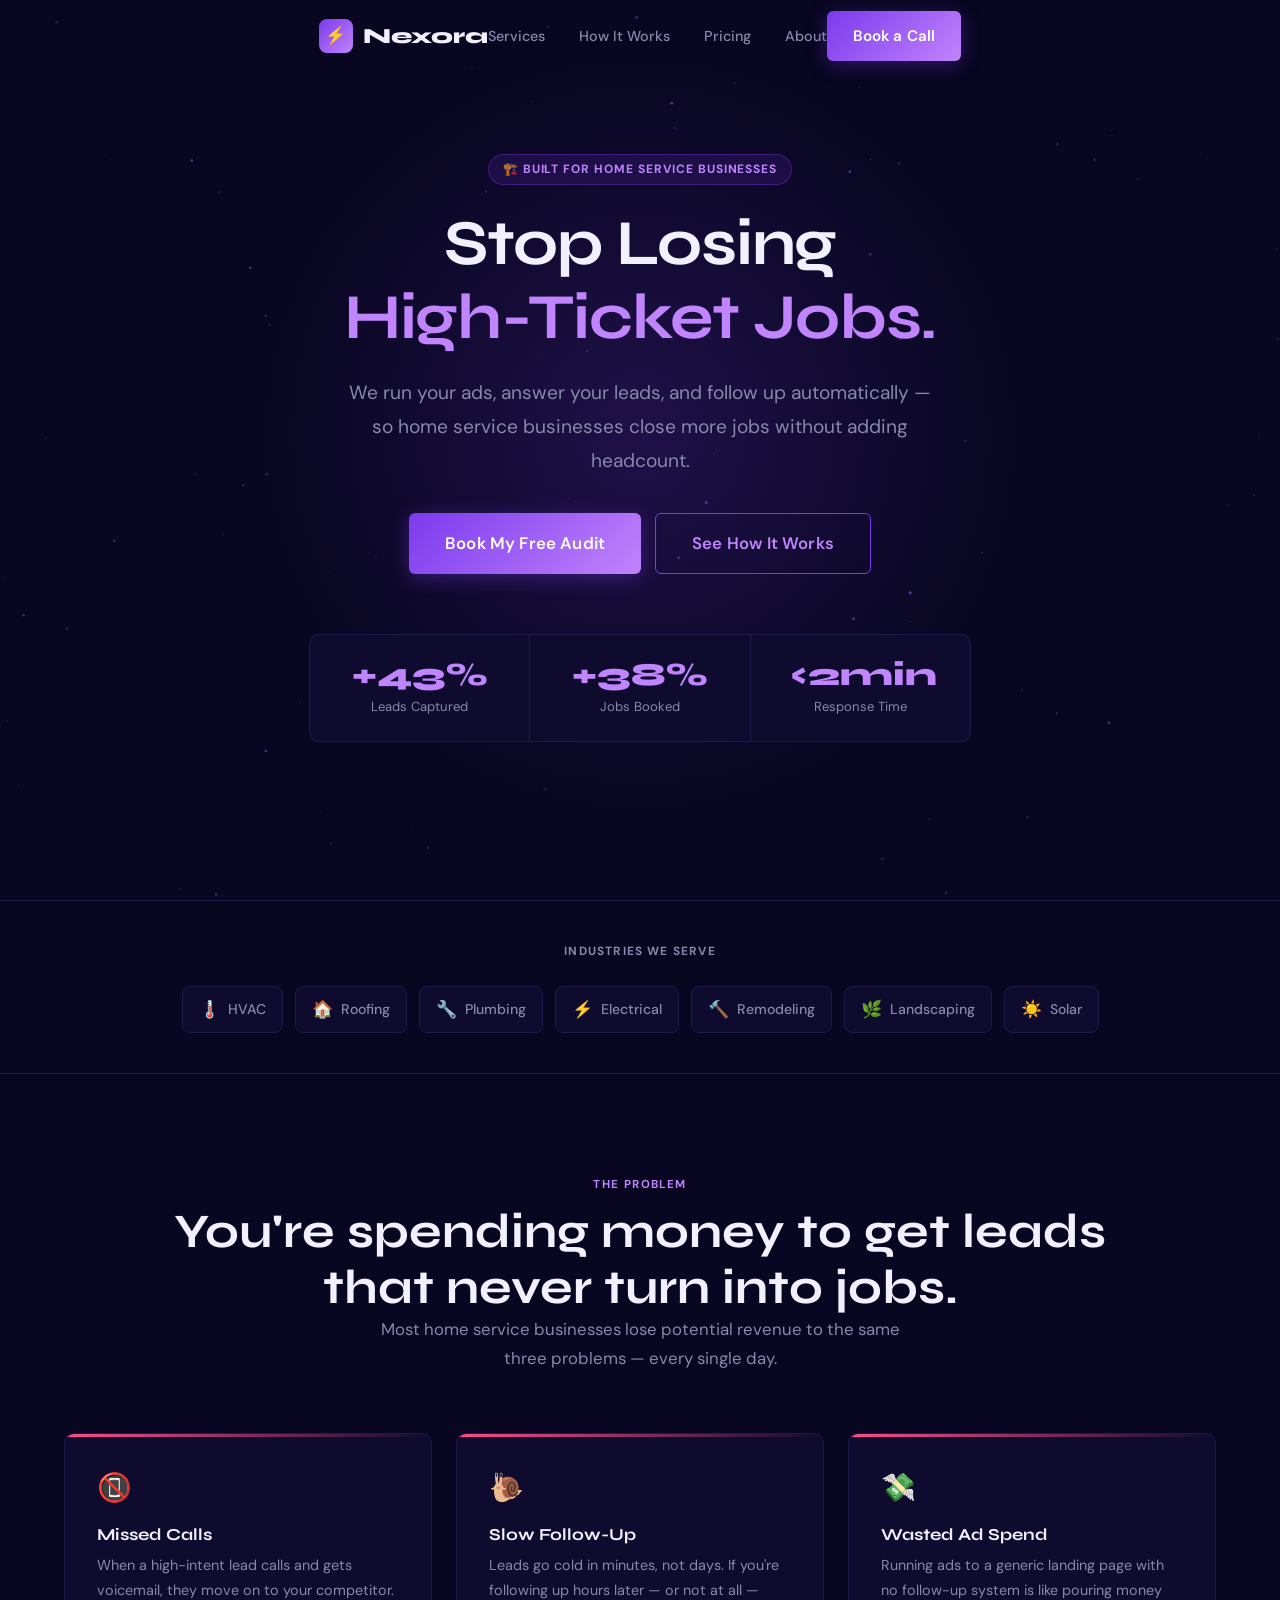
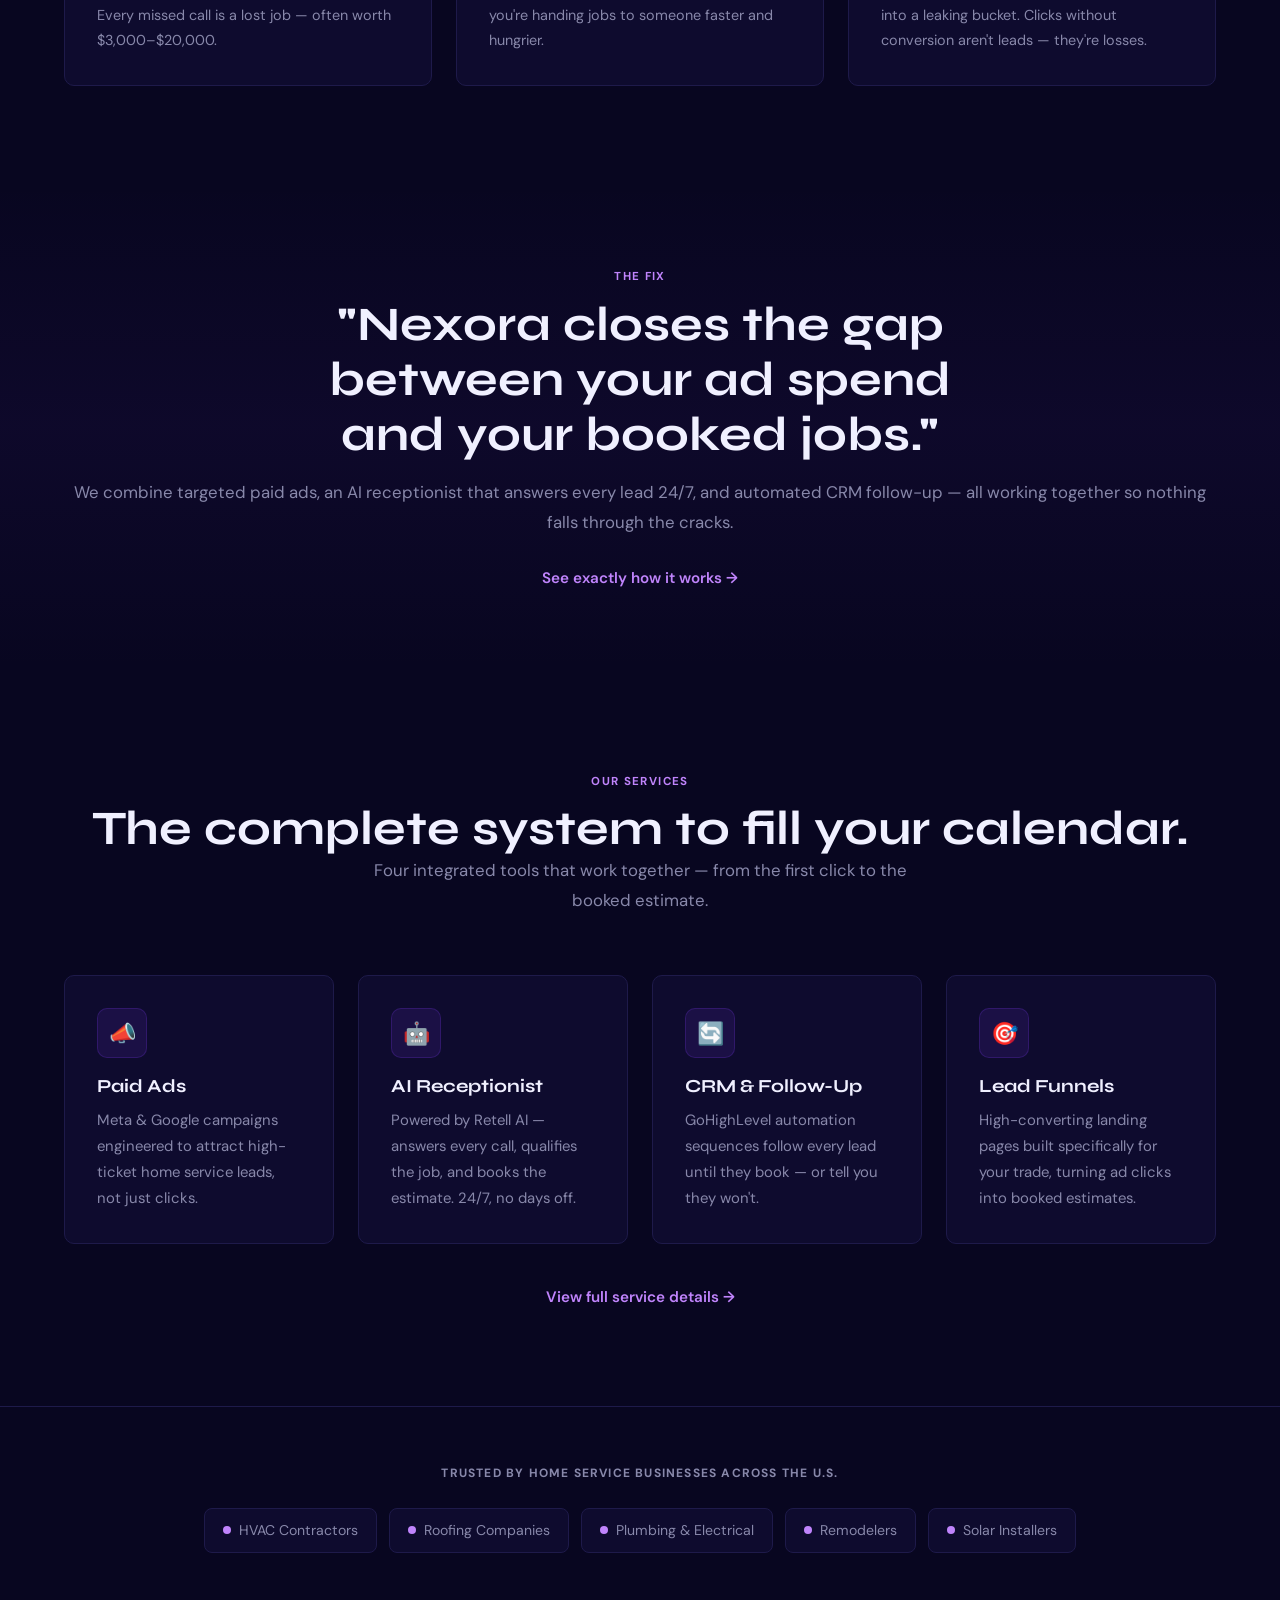
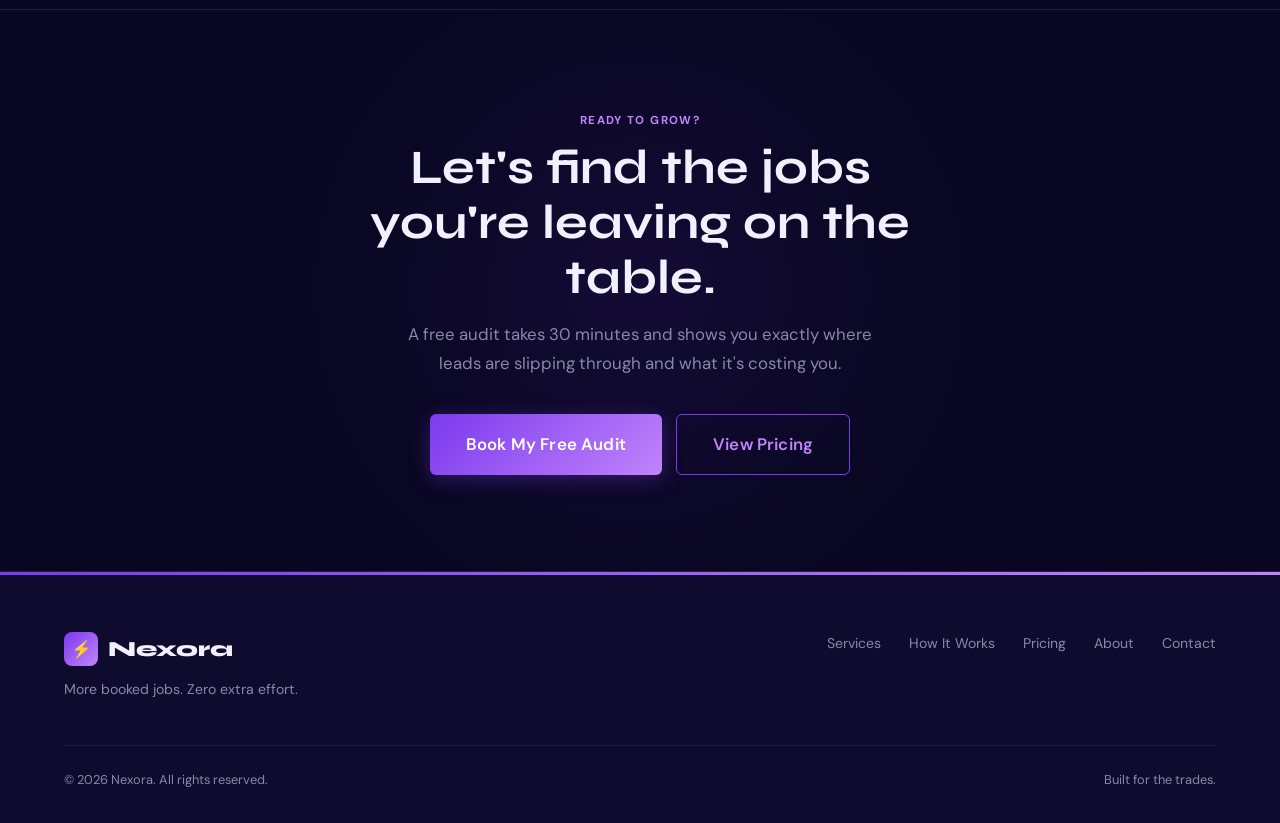
==== index.html @ 79625a23 "feat: initial Nexora website" ====
<!DOCTYPE html>
<html lang="en">
<head>
  <meta charset="UTF-8" />
  <meta name="viewport" content="width=device-width, initial-scale=1.0" />
  <title>Nexora — More Booked Jobs. Zero Extra Effort.</title>
  <meta name="description" content="Nexora runs your ads, answers your leads, and follows up automatically so home service businesses close more high-ticket jobs without adding headcount." />
  <link rel="stylesheet" href="styles.css" />
</head>
<body>

<!-- ─── Navigation ─── -->
<nav class="nav">
  <div class="container">
    <div class="nav-inner">
      <a href="index.html" class="nav-logo">
        <div class="nav-logo-icon">⚡</div>
        Nexora
      </a>
      <ul class="nav-links">
        <li><a href="services.html">Services</a></li>
        <li><a href="how-it-works.html">How It Works</a></li>
        <li><a href="pricing.html">Pricing</a></li>
        <li><a href="about.html">About</a></li>
      </ul>
      <div class="nav-cta">
        <a href="contact.html" class="btn btn-primary">Book a Call</a>
      </div>
      <button class="nav-hamburger" aria-label="Open menu">
        <span></span><span></span><span></span>
      </button>
    </div>
  </div>
</nav>

<div class="nav-mobile">
  <a href="services.html">Services</a>
  <a href="how-it-works.html">How It Works</a>
  <a href="pricing.html">Pricing</a>
  <a href="about.html">About</a>
  <a href="contact.html" class="btn btn-primary">Book a Call</a>
</div>


<!-- ─── Hero ─── -->
<section class="hero">
  <canvas class="hero-canvas" id="hero-particles"></canvas>
  <div class="hero-glow"></div>
  <div class="container">
    <div class="hero-content">
      <div class="hero-badge">🏗️ Built for Home Service Businesses</div>
      <h1>Stop Losing<br><span style="color: var(--accent-highlight);">High-Ticket Jobs.</span></h1>
      <p class="hero-sub">We run your ads, answer your leads, and follow up automatically — so home service businesses close more jobs without adding headcount.</p>
      <div class="hero-ctas">
        <a href="contact.html" class="btn btn-primary btn-lg">Book My Free Audit</a>
        <a href="how-it-works.html" class="btn btn-outline btn-lg">See How It Works</a>
      </div>
      <div class="stats-row">
        <div class="stat-item">
          <div class="stat-value">+43%</div>
          <div class="stat-label">Leads Captured</div>
        </div>
        <div class="stat-item">
          <div class="stat-value">+38%</div>
          <div class="stat-label">Jobs Booked</div>
        </div>
        <div class="stat-item">
          <div class="stat-value">&lt;2min</div>
          <div class="stat-label">Response Time</div>
        </div>
      </div>
    </div>
  </div>
</section>


<!-- ─── Trades Strip ─── -->
<div class="trades-strip">
  <div class="container">
    <p class="trades-label">Industries We Serve</p>
    <div class="trades-list">
      <div class="trade-item"><span class="ti">🌡️</span> HVAC</div>
      <div class="trade-item"><span class="ti">🏠</span> Roofing</div>
      <div class="trade-item"><span class="ti">🔧</span> Plumbing</div>
      <div class="trade-item"><span class="ti">⚡</span> Electrical</div>
      <div class="trade-item"><span class="ti">🔨</span> Remodeling</div>
      <div class="trade-item"><span class="ti">🌿</span> Landscaping</div>
      <div class="trade-item"><span class="ti">☀️</span> Solar</div>
    </div>
  </div>
</div>


<!-- ─── Problem Block ─── -->
<section>
  <div class="container">
    <div class="section-header centered fade-up">
      <span class="section-label">The Problem</span>
      <h2>You're spending money to get leads<br>that never turn into jobs.</h2>
      <p class="section-sub">Most home service businesses lose potential revenue to the same three problems — every single day.</p>
    </div>
    <div class="problem-grid">
      <div class="problem-card fade-up delay-1">
        <div class="p-icon">📵</div>
        <h4>Missed Calls</h4>
        <p>When a high-intent lead calls and gets voicemail, they move on to your competitor. Every missed call is a lost job — often worth $3,000–$20,000.</p>
      </div>
      <div class="problem-card fade-up delay-2">
        <div class="p-icon">🐌</div>
        <h4>Slow Follow-Up</h4>
        <p>Leads go cold in minutes, not days. If you're following up hours later — or not at all — you're handing jobs to someone faster and hungrier.</p>
      </div>
      <div class="problem-card fade-up delay-3">
        <div class="p-icon">💸</div>
        <h4>Wasted Ad Spend</h4>
        <p>Running ads to a generic landing page with no follow-up system is like pouring money into a leaking bucket. Clicks without conversion aren't leads — they're losses.</p>
      </div>
    </div>
  </div>
</section>


<!-- ─── Solution Teaser ─── -->
<div class="solution-teaser">
  <div class="container">
    <span class="section-label fade-up">The Fix</span>
    <h2 class="fade-up">"Nexora closes the gap between your ad spend and your booked jobs."</h2>
    <p class="fade-up delay-1">We combine targeted paid ads, an AI receptionist that answers every lead 24/7, and automated CRM follow-up — all working together so nothing falls through the cracks.</p>
    <a href="how-it-works.html" class="link-arrow fade-up delay-2">See exactly how it works →</a>
  </div>
</div>


<!-- ─── Services Preview ─── -->
<section>
  <div class="container">
    <div class="section-header centered fade-up">
      <span class="section-label">Our Services</span>
      <h2>The complete system to fill your calendar.</h2>
      <p class="section-sub">Four integrated tools that work together — from the first click to the booked estimate.</p>
    </div>
    <div class="grid-4">
      <div class="card fade-up delay-1">
        <div class="card-icon">📣</div>
        <h3>Paid Ads</h3>
        <p>Meta & Google campaigns engineered to attract high-ticket home service leads, not just clicks.</p>
      </div>
      <div class="card fade-up delay-2">
        <div class="card-icon">🤖</div>
        <h3>AI Receptionist</h3>
        <p>Powered by Retell AI — answers every call, qualifies the job, and books the estimate. 24/7, no days off.</p>
      </div>
      <div class="card fade-up delay-3">
        <div class="card-icon">🔄</div>
        <h3>CRM & Follow-Up</h3>
        <p>GoHighLevel automation sequences follow every lead until they book — or tell you they won't.</p>
      </div>
      <div class="card fade-up delay-4">
        <div class="card-icon">🎯</div>
        <h3>Lead Funnels</h3>
        <p>High-converting landing pages built specifically for your trade, turning ad clicks into booked estimates.</p>
      </div>
    </div>
    <div style="text-align:center; margin-top: 40px;" class="fade-up">
      <a href="services.html" class="link-arrow">View full service details →</a>
    </div>
  </div>
</section>


<!-- ─── Social Proof ─── -->
<div class="social-proof">
  <div class="container">
    <p class="social-proof-label">Trusted by home service businesses across the U.S.</p>
    <div class="proof-badges">
      <div class="proof-badge"><div class="dot"></div> HVAC Contractors</div>
      <div class="proof-badge"><div class="dot"></div> Roofing Companies</div>
      <div class="proof-badge"><div class="dot"></div> Plumbing &amp; Electrical</div>
      <div class="proof-badge"><div class="dot"></div> Remodelers</div>
      <div class="proof-badge"><div class="dot"></div> Solar Installers</div>
    </div>
  </div>
</div>


<!-- ─── CTA Close ─── -->
<section class="cta-section">
  <div class="container">
    <span class="section-label">Ready to grow?</span>
    <h2>Let's find the jobs you're leaving on the table.</h2>
    <p>A free audit takes 30 minutes and shows you exactly where leads are slipping through and what it's costing you.</p>
    <div class="cta-btns">
      <a href="contact.html" class="btn btn-primary btn-lg">Book My Free Audit</a>
      <a href="pricing.html" class="btn btn-outline btn-lg">View Pricing</a>
    </div>
  </div>
</section>


<!-- ─── Footer ─── -->
<footer class="footer">
  <div class="container">
    <div class="footer-inner">
      <div class="footer-brand">
        <a href="index.html" class="nav-logo">
          <div class="nav-logo-icon">⚡</div>
          Nexora
        </a>
        <p class="footer-tagline">More booked jobs. Zero extra effort.</p>
      </div>
      <nav class="footer-nav">
        <a href="services.html">Services</a>
        <a href="how-it-works.html">How It Works</a>
        <a href="pricing.html">Pricing</a>
        <a href="about.html">About</a>
        <a href="contact.html">Contact</a>
      </nav>
    </div>
    <div class="footer-bottom">
      <span>© 2026 Nexora. All rights reserved.</span>
      <span>Built for the trades.</span>
    </div>
  </div>
</footer>

<script src="nav.js"></script>
</body>
</html>
---- styles.css ----
@import url('https://fonts.googleapis.com/css2?family=Syne:wght@400;600;700;800&family=DM+Sans:ital,opsz,wght@0,9..40,300;0,9..40,400;0,9..40,500;0,9..40,600;1,9..40,400&display=swap');

/* ─── Variables ─── */
:root {
  --bg:               #080620;
  --surface:          #0e0b2e;
  --border:           #1e1a4a;
  --accent:           #7C3AED;
  --accent-glow:      #9d5ff5;
  --accent-highlight: #c084fc;
  --accent-secondary: #FF4D8D;
  --text:             #F0F0FF;
  --muted:            #8888aa;
  --radius-card:      10px;
  --radius-btn:       6px;
  --gradient:         linear-gradient(135deg, #7C3AED, #c084fc);
  --max-width:        1200px;
  --nav-height:       72px;
}

/* ─── Reset ─── */
*, *::before, *::after { box-sizing: border-box; margin: 0; padding: 0; }
html { scroll-behavior: smooth; }
body {
  background-color: var(--bg);
  color: var(--text);
  font-family: 'DM Sans', sans-serif;
  font-size: 16px;
  line-height: 1.6;
  overflow-x: hidden;
}
img { max-width: 100%; display: block; }
a { color: inherit; text-decoration: none; }
ul { list-style: none; }
button { font-family: inherit; }

/* ─── Typography ─── */
h1, h2, h3, h4, h5 {
  font-family: 'Syne', sans-serif;
  font-weight: 700;
  line-height: 1.15;
}
h1 { font-size: clamp(2.2rem, 5vw, 4rem); }
h2 { font-size: clamp(1.8rem, 4vw, 3rem); }
h3 { font-size: clamp(1.25rem, 2.5vw, 1.7rem); }
h4 { font-size: 1.15rem; }
p { line-height: 1.75; }

.text-muted      { color: var(--muted); }
.text-accent     { color: var(--accent-highlight); }
.text-pink       { color: var(--accent-secondary); }
.text-center     { text-align: center; }

/* ─── Container ─── */
.container {
  max-width: var(--max-width);
  margin: 0 auto;
  padding: 0 24px;
}

/* ─── Gradient text ─── */
.gradient-text {
  background: var(--gradient);
  -webkit-background-clip: text;
  -webkit-text-fill-color: transparent;
  background-clip: text;
}

/* ─── Buttons ─── */
.btn {
  display: inline-flex;
  align-items: center;
  justify-content: center;
  gap: 8px;
  padding: 13px 26px;
  border-radius: var(--radius-btn);
  font-family: 'DM Sans', sans-serif;
  font-size: 0.95rem;
  font-weight: 600;
  cursor: pointer;
  transition: all 0.25s ease;
  white-space: nowrap;
  border: none;
  letter-spacing: 0.01em;
}

.btn-primary {
  background: var(--gradient);
  color: #fff;
  box-shadow: 0 4px 20px rgba(124,58,237,0.35);
}
.btn-primary:hover {
  transform: translateY(-2px);
  box-shadow: 0 8px 32px rgba(124,58,237,0.55);
}

.btn-outline {
  background: transparent;
  color: var(--accent-highlight);
  border: 1.5px solid var(--accent);
}
.btn-outline:hover {
  background: rgba(124,58,237,0.1);
  border-color: var(--accent-highlight);
  transform: translateY(-2px);
}

.btn-lg { padding: 16px 36px; font-size: 1.05rem; }
.btn-block { width: 100%; }

/* ─── Navigation ─── */
.nav {
  position: fixed;
  top: 0; left: 0; right: 0;
  z-index: 1000;
  height: var(--nav-height);
  display: flex;
  align-items: center;
  transition: background 0.3s, box-shadow 0.3s;
}
.nav.scrolled {
  background: rgba(8, 6, 32, 0.88);
  backdrop-filter: blur(12px);
  -webkit-backdrop-filter: blur(12px);
  box-shadow: 0 1px 0 var(--border);
}

.nav-inner {
  display: flex;
  align-items: center;
  justify-content: space-between;
  width: 100%;
}

.nav-logo {
  display: flex;
  align-items: center;
  gap: 10px;
  font-family: 'Syne', sans-serif;
  font-weight: 800;
  font-size: 1.35rem;
  color: var(--text);
  flex-shrink: 0;
}
.nav-logo-icon {
  width: 34px;
  height: 34px;
  background: var(--gradient);
  border-radius: 8px;
  display: flex;
  align-items: center;
  justify-content: center;
  font-size: 17px;
  line-height: 1;
}

.nav-links {
  display: flex;
  align-items: center;
  gap: 34px;
}
.nav-links a {
  font-size: 0.9rem;
  font-weight: 500;
  color: var(--muted);
  transition: color 0.2s;
}
.nav-links a:hover,
.nav-links a.active { color: var(--text); }

.nav-hamburger {
  display: none;
  flex-direction: column;
  gap: 5px;
  cursor: pointer;
  padding: 4px;
  background: none;
  border: none;
}
.nav-hamburger span {
  display: block;
  width: 24px;
  height: 2px;
  background: var(--text);
  border-radius: 2px;
  transition: all 0.3s ease;
}
.nav-hamburger.open span:nth-child(1) { transform: translateY(7px) rotate(45deg); }
.nav-hamburger.open span:nth-child(2) { opacity: 0; }
.nav-hamburger.open span:nth-child(3) { transform: translateY(-7px) rotate(-45deg); }

.nav-mobile {
  display: none;
  position: fixed;
  top: var(--nav-height);
  left: 0; right: 0;
  background: rgba(8, 6, 32, 0.97);
  backdrop-filter: blur(12px);
  padding: 24px 24px 32px;
  z-index: 999;
  border-top: 1px solid var(--border);
  flex-direction: column;
  gap: 4px;
}
.nav-mobile.open { display: flex; }
.nav-mobile a {
  font-size: 1.05rem;
  font-weight: 500;
  color: var(--text);
  padding: 14px 0;
  border-bottom: 1px solid var(--border);
}
.nav-mobile a:last-of-type { border-bottom: none; }
.nav-mobile .btn {
  margin-top: 16px;
  align-self: stretch;
}

/* ─── Hero (home) ─── */
.hero {
  position: relative;
  min-height: 100vh;
  display: flex;
  align-items: center;
  padding-top: var(--nav-height);
  overflow: hidden;
}
.hero-canvas {
  position: absolute;
  inset: 0;
  width: 100%;
  height: 100%;
  z-index: 0;
}
.hero-glow {
  position: absolute;
  width: 800px;
  height: 800px;
  background: radial-gradient(circle, rgba(124,58,237,0.2) 0%, transparent 68%);
  top: 50%;
  left: 50%;
  transform: translate(-50%, -52%);
  pointer-events: none;
  z-index: 0;
}
.hero-content {
  position: relative;
  z-index: 1;
  text-align: center;
  max-width: 840px;
  margin: 0 auto;
  padding: 80px 0 60px;
}

/* Page hero (non-home) */
.page-hero {
  position: relative;
  padding: calc(var(--nav-height) + 80px) 0 72px;
  text-align: center;
  overflow: hidden;
}
.page-hero::before {
  content: '';
  position: absolute;
  width: 600px; height: 600px;
  background: radial-gradient(circle, rgba(124,58,237,0.14) 0%, transparent 70%);
  top: 50%; left: 50%;
  transform: translate(-50%, -50%);
  pointer-events: none;
}
.page-hero .hero-content { padding: 0; }

.hero-badge {
  display: inline-flex;
  align-items: center;
  gap: 6px;
  background: rgba(124,58,237,0.14);
  border: 1px solid rgba(124,58,237,0.35);
  border-radius: 20px;
  padding: 5px 14px;
  font-size: 0.75rem;
  font-weight: 700;
  color: var(--accent-highlight);
  margin-bottom: 22px;
  letter-spacing: 0.08em;
  text-transform: uppercase;
}
.hero h1 { margin-bottom: 22px; letter-spacing: -0.02em; }
.hero-sub {
  font-size: clamp(1rem, 2vw, 1.2rem);
  color: var(--muted);
  max-width: 600px;
  margin: 0 auto 36px;
}
.hero-ctas {
  display: flex;
  gap: 14px;
  justify-content: center;
  flex-wrap: wrap;
  margin-bottom: 60px;
}

/* Stats row */
.stats-row {
  display: flex;
  gap: 0;
  justify-content: center;
  flex-wrap: wrap;
  border: 1px solid var(--border);
  border-radius: var(--radius-card);
  background: var(--surface);
  overflow: hidden;
}
.stat-item {
  text-align: center;
  padding: 24px 40px;
  flex: 1;
  min-width: 140px;
  border-right: 1px solid var(--border);
}
.stat-item:last-child { border-right: none; }
.stat-value {
  font-family: 'Syne', sans-serif;
  font-size: 2rem;
  font-weight: 800;
  color: var(--accent-highlight);
  line-height: 1;
}
.stat-label {
  font-size: 0.82rem;
  color: var(--muted);
  margin-top: 5px;
}

/* ─── Sections ─── */
section { padding: 96px 0; }

.section-label {
  display: inline-block;
  font-size: 0.72rem;
  font-weight: 700;
  letter-spacing: 0.12em;
  text-transform: uppercase;
  color: var(--accent-highlight);
  margin-bottom: 10px;
}
.section-title { margin-bottom: 14px; }
.section-sub {
  font-size: 1.05rem;
  color: var(--muted);
  max-width: 560px;
  line-height: 1.75;
}
.section-header { margin-bottom: 60px; }
.section-header.centered { text-align: center; }
.section-header.centered .section-sub { margin: 0 auto; }

.divider {
  height: 1px;
  background: linear-gradient(90deg, transparent, var(--border), transparent);
}

/* ─── Cards ─── */
.card {
  background: var(--surface);
  border: 1px solid var(--border);
  border-radius: var(--radius-card);
  padding: 32px;
  transition: box-shadow 0.3s ease, transform 0.3s ease;
}
.card:hover {
  box-shadow: 0 0 24px rgba(124,58,237,0.15);
  transform: translateY(-3px);
}
.card-icon {
  width: 50px; height: 50px;
  background: rgba(124,58,237,0.12);
  border-radius: 10px;
  display: flex;
  align-items: center;
  justify-content: center;
  font-size: 22px;
  margin-bottom: 18px;
  border: 1px solid rgba(124,58,237,0.22);
}
.card h3 { margin-bottom: 10px; font-size: 1.15rem; }
.card p { color: var(--muted); font-size: 0.93rem; }

/* Grids */
.grid-2 { display: grid; grid-template-columns: repeat(2, 1fr); gap: 24px; }
.grid-3 { display: grid; grid-template-columns: repeat(3, 1fr); gap: 24px; }
.grid-4 { display: grid; grid-template-columns: repeat(4, 1fr); gap: 24px; }

/* ─── Trades strip ─── */
.trades-strip {
  padding: 40px 0;
  border-top: 1px solid var(--border);
  border-bottom: 1px solid var(--border);
}
.trades-label {
  text-align: center;
  font-size: 0.74rem;
  font-weight: 700;
  letter-spacing: 0.1em;
  text-transform: uppercase;
  color: var(--muted);
  margin-bottom: 24px;
}
.trades-list {
  display: flex;
  gap: 12px;
  justify-content: center;
  flex-wrap: wrap;
}
.trade-item {
  display: flex;
  align-items: center;
  gap: 8px;
  background: var(--surface);
  border: 1px solid var(--border);
  border-radius: 8px;
  padding: 9px 16px;
  font-size: 0.88rem;
  font-weight: 500;
  color: var(--muted);
  transition: all 0.2s;
  cursor: default;
}
.trade-item:hover {
  border-color: var(--accent);
  color: var(--text);
  box-shadow: 0 0 12px rgba(124,58,237,0.1);
}
.trade-item .ti { font-size: 17px; }

/* ─── Problem block ─── */
.problem-grid {
  display: grid;
  grid-template-columns: repeat(3, 1fr);
  gap: 24px;
}
.problem-card {
  background: var(--surface);
  border: 1px solid var(--border);
  border-radius: var(--radius-card);
  padding: 32px;
  position: relative;
  overflow: hidden;
  transition: transform 0.3s, box-shadow 0.3s;
}
.problem-card:hover {
  transform: translateY(-3px);
  box-shadow: 0 0 20px rgba(255,77,141,0.1);
}
.problem-card::before {
  content: '';
  position: absolute;
  top: 0; left: 0; right: 0;
  height: 3px;
  background: linear-gradient(90deg, var(--accent-secondary), transparent);
}
.problem-card .p-icon { font-size: 28px; margin-bottom: 14px; }
.problem-card h4 { font-family: 'Syne', sans-serif; font-size: 1.05rem; margin-bottom: 8px; }
.problem-card p { color: var(--muted); font-size: 0.9rem; }

/* ─── Solution teaser ─── */
.solution-teaser {
  text-align: center;
  background: linear-gradient(180deg, transparent, rgba(124,58,237,0.05), transparent);
  padding: 80px 0;
}
.solution-teaser h2 { max-width: 680px; margin: 0 auto 16px; }
.solution-teaser p { color: var(--muted); font-size: 1.05rem; margin-bottom: 28px; }
.link-arrow {
  display: inline-flex;
  align-items: center;
  gap: 8px;
  color: var(--accent-highlight);
  font-weight: 600;
  font-size: 0.95rem;
  transition: gap 0.2s;
}
.link-arrow:hover { gap: 13px; }

/* ─── Social proof ─── */
.social-proof {
  text-align: center;
  padding: 56px 0;
  border-top: 1px solid var(--border);
  border-bottom: 1px solid var(--border);
}
.social-proof-label {
  font-size: 0.75rem;
  font-weight: 700;
  letter-spacing: 0.1em;
  text-transform: uppercase;
  color: var(--muted);
  margin-bottom: 24px;
}
.proof-badges {
  display: flex;
  gap: 12px;
  justify-content: center;
  flex-wrap: wrap;
}
.proof-badge {
  display: flex;
  align-items: center;
  gap: 8px;
  background: var(--surface);
  border: 1px solid var(--border);
  border-radius: 8px;
  padding: 10px 18px;
  font-size: 0.88rem;
  color: var(--muted);
}
.proof-badge .dot {
  width: 8px; height: 8px;
  border-radius: 50%;
  background: var(--accent-highlight);
  flex-shrink: 0;
}

/* ─── CTA section ─── */
.cta-section {
  text-align: center;
  padding: 96px 0;
  position: relative;
  overflow: hidden;
}
.cta-section::before {
  content: '';
  position: absolute;
  width: 700px; height: 700px;
  background: radial-gradient(circle, rgba(124,58,237,0.1) 0%, transparent 68%);
  top: 50%; left: 50%;
  transform: translate(-50%, -50%);
  pointer-events: none;
}
.cta-section > * { position: relative; z-index: 1; }
.cta-section h2 { max-width: 600px; margin: 0 auto 14px; }
.cta-section p {
  color: var(--muted);
  font-size: 1.05rem;
  margin-bottom: 36px;
  max-width: 480px;
  margin-left: auto;
  margin-right: auto;
}
.cta-btns { display: flex; gap: 14px; justify-content: center; flex-wrap: wrap; }

/* ─── Services page ─── */
.service-row {
  display: grid;
  grid-template-columns: 1fr 1fr;
  gap: 72px;
  align-items: center;
  padding: 72px 0;
  border-bottom: 1px solid var(--border);
}
.service-row:last-of-type { border-bottom: none; }

.service-icon-lg {
  width: 72px; height: 72px;
  background: rgba(124,58,237,0.1);
  border: 1px solid rgba(124,58,237,0.25);
  border-radius: 14px;
  display: flex;
  align-items: center;
  justify-content: center;
  font-size: 34px;
  margin-bottom: 22px;
}
.service-row h2 { font-size: clamp(1.5rem, 3vw, 2.2rem); margin-bottom: 14px; }
.service-row p { color: var(--muted); margin-bottom: 0; }

.outcome-list {
  margin-top: 24px;
  display: flex;
  flex-direction: column;
  gap: 9px;
}
.outcome-item {
  display: flex;
  align-items: flex-start;
  gap: 10px;
  font-size: 0.92rem;
  color: var(--muted);
}
.outcome-item .chk {
  color: var(--accent-highlight);
  font-weight: 700;
  flex-shrink: 0;
  margin-top: 2px;
}

.service-visual {
  background: var(--surface);
  border: 1px solid var(--border);
  border-radius: var(--radius-card);
  min-height: 300px;
  display: flex;
  align-items: center;
  justify-content: center;
  font-size: 88px;
  position: relative;
  overflow: hidden;
}
.service-visual::after {
  content: '';
  position: absolute;
  inset: 0;
  background: radial-gradient(circle at center, rgba(124,58,237,0.07), transparent 70%);
}

/* ─── Steps (How it works) ─── */
.steps-wrap {
  position: relative;
  display: grid;
  grid-template-columns: repeat(3, 1fr);
  gap: 0;
  margin-bottom: 80px;
}
.steps-line {
  position: absolute;
  top: 44px;
  left: calc(100% / 6);
  right: calc(100% / 6);
  height: 2px;
  background: var(--gradient);
  z-index: 0;
}
.step-item {
  text-align: center;
  padding: 0 28px;
  position: relative;
  z-index: 1;
}
.step-num {
  width: 88px; height: 88px;
  border-radius: 50%;
  background: var(--surface);
  border: 2px solid var(--accent);
  display: flex;
  align-items: center;
  justify-content: center;
  margin: 0 auto 28px;
  font-family: 'Syne', sans-serif;
  font-size: 1.6rem;
  font-weight: 800;
  color: var(--accent-highlight);
  box-shadow: 0 0 28px rgba(124,58,237,0.22);
}
.step-title { font-family: 'Syne', sans-serif; font-size: 1.15rem; font-weight: 700; margin-bottom: 10px; }
.step-desc { color: var(--muted); font-size: 0.93rem; }

/* ─── FAQ ─── */
.faq-list {
  max-width: 720px;
  margin: 0 auto;
  display: flex;
  flex-direction: column;
  gap: 10px;
}
.faq-item {
  background: var(--surface);
  border: 1px solid var(--border);
  border-radius: var(--radius-card);
  overflow: hidden;
}
.faq-question {
  display: flex;
  align-items: center;
  justify-content: space-between;
  padding: 20px 24px;
  cursor: pointer;
  font-weight: 600;
  font-size: 0.95rem;
  gap: 16px;
  background: none;
  border: none;
  width: 100%;
  text-align: left;
  color: var(--text);
  transition: color 0.2s;
}
.faq-question:hover { color: var(--accent-highlight); }
.faq-chevron {
  width: 26px; height: 26px;
  flex-shrink: 0;
  display: flex;
  align-items: center;
  justify-content: center;
  background: rgba(124,58,237,0.12);
  border-radius: 50%;
  color: var(--accent-highlight);
  font-size: 15px;
  font-weight: 700;
  transition: transform 0.3s;
}
.faq-item.open .faq-chevron { transform: rotate(45deg); }
.faq-answer {
  max-height: 0;
  overflow: hidden;
  transition: max-height 0.35s ease;
}
.faq-item.open .faq-answer { max-height: 300px; }
.faq-answer p {
  padding: 0 24px 20px;
  color: var(--muted);
  font-size: 0.93rem;
}

/* ─── Pricing ─── */
.pricing-grid {
  display: grid;
  grid-template-columns: repeat(3, 1fr);
  gap: 24px;
  align-items: start;
}
.pricing-card {
  background: var(--surface);
  border: 1px solid var(--border);
  border-radius: var(--radius-card);
  padding: 36px 28px;
  transition: transform 0.3s, box-shadow 0.3s;
}
.pricing-card:hover { transform: translateY(-4px); }
.pricing-card.featured {
  border: 2px solid transparent;
  background:
    linear-gradient(var(--surface), var(--surface)) padding-box,
    var(--gradient) border-box;
  box-shadow: 0 0 48px rgba(124,58,237,0.22);
}
.popular-badge {
  display: inline-flex;
  background: var(--gradient);
  color: #fff;
  font-size: 0.68rem;
  font-weight: 700;
  letter-spacing: 0.1em;
  text-transform: uppercase;
  padding: 4px 10px;
  border-radius: 4px;
  margin-bottom: 14px;
}
.pricing-tier {
  font-family: 'Syne', sans-serif;
  font-size: 1.35rem;
  font-weight: 700;
  margin-bottom: 6px;
}
.pricing-price {
  font-family: 'Syne', sans-serif;
  font-size: 2.4rem;
  font-weight: 800;
  color: var(--accent-highlight);
  margin: 14px 0;
  line-height: 1;
}
.pricing-price .suffix {
  font-size: 1rem;
  color: var(--muted);
  font-weight: 400;
  font-family: 'DM Sans', sans-serif;
}
.pricing-desc {
  font-size: 0.9rem;
  color: var(--muted);
  margin-bottom: 22px;
  padding-bottom: 22px;
  border-bottom: 1px solid var(--border);
}
.pricing-features {
  display: flex;
  flex-direction: column;
  gap: 9px;
  margin-bottom: 28px;
}
.pricing-feature {
  display: flex;
  align-items: flex-start;
  gap: 9px;
  font-size: 0.9rem;
}
.pf-check { color: var(--accent-highlight); font-weight: 700; flex-shrink: 0; margin-top: 1px; }
.pricing-note {
  text-align: center;
  color: var(--muted);
  font-size: 0.9rem;
  margin-top: 40px;
}
.pricing-note a { color: var(--accent-highlight); font-weight: 600; }
.pricing-note a:hover { text-decoration: underline; }

/* ─── About ─── */
.about-founder {
  display: grid;
  grid-template-columns: 1fr 1.6fr;
  gap: 80px;
  align-items: center;
}
.founder-img {
  background: var(--surface);
  border: 1px solid var(--border);
  border-radius: var(--radius-card);
  aspect-ratio: 4/5;
  display: flex;
  align-items: center;
  justify-content: center;
  font-size: 80px;
  position: relative;
  overflow: hidden;
}
.founder-img::before {
  content: '';
  position: absolute;
  inset: 0;
  background: radial-gradient(circle at bottom left, rgba(124,58,237,0.18), transparent 60%);
}
.founder-img::after {
  content: '';
  position: absolute;
  bottom: 0; left: 0; right: 0;
  height: 50%;
  background: linear-gradient(to top, rgba(8,6,32,0.5), transparent);
}
.founder-text .section-label { margin-bottom: 8px; }
.founder-text h2 { margin-bottom: 16px; }
.founder-text p { color: var(--muted); margin-bottom: 16px; }
.founder-text p:last-of-type { margin-bottom: 0; }

.mission-block {
  background: var(--surface);
  border: 1px solid var(--border);
  border-left: 3px solid var(--accent);
  border-radius: 0 var(--radius-card) var(--radius-card) 0;
  padding: 28px 32px;
  margin-top: 40px;
}
.mission-block p {
  font-family: 'Syne', sans-serif;
  font-size: 1.15rem;
  font-weight: 600;
  color: var(--text);
  font-style: italic;
  margin: 0;
}

.values-grid {
  display: grid;
  grid-template-columns: repeat(3, 1fr);
  gap: 20px;
}
.value-card {
  background: var(--surface);
  border: 1px solid var(--border);
  border-radius: var(--radius-card);
  padding: 28px;
  text-align: center;
  transition: transform 0.3s, box-shadow 0.3s;
}
.value-card:hover {
  transform: translateY(-3px);
  box-shadow: 0 0 20px rgba(124,58,237,0.12);
}
.value-icon { font-size: 32px; margin-bottom: 12px; }
.value-card h4 { font-family: 'Syne', sans-serif; font-size: 1.05rem; margin-bottom: 8px; }
.value-card p { font-size: 0.85rem; color: var(--muted); }

/* ─── Contact ─── */
.contact-grid {
  display: grid;
  grid-template-columns: 1fr 1fr;
  gap: 56px;
  align-items: start;
}
.contact-form {
  background: var(--surface);
  border: 1px solid var(--border);
  border-radius: var(--radius-card);
  padding: 40px;
}
.form-group { margin-bottom: 20px; }
.form-group label {
  display: block;
  font-size: 0.82rem;
  font-weight: 600;
  color: var(--muted);
  margin-bottom: 7px;
  letter-spacing: 0.04em;
  text-transform: uppercase;
}
.form-group input,
.form-group select,
.form-group textarea {
  width: 100%;
  background: var(--bg);
  border: 1px solid var(--border);
  border-radius: 6px;
  padding: 12px 16px;
  color: var(--text);
  font-family: 'DM Sans', sans-serif;
  font-size: 0.95rem;
  transition: border-color 0.2s, box-shadow 0.2s;
  outline: none;
  -webkit-appearance: none;
  appearance: none;
}
.form-group input::placeholder,
.form-group textarea::placeholder { color: var(--muted); }
.form-group input:focus,
.form-group select:focus,
.form-group textarea:focus {
  border-color: var(--accent);
  box-shadow: 0 0 0 3px rgba(124,58,237,0.12);
}
.form-group select { background-image: url("data:image/svg+xml,%3Csvg xmlns='http://www.w3.org/2000/svg' width='12' height='8' viewBox='0 0 12 8'%3E%3Cpath d='M1 1l5 5 5-5' stroke='%238888aa' stroke-width='1.5' fill='none' stroke-linecap='round'/%3E%3C/svg%3E"); background-repeat: no-repeat; background-position: right 14px center; padding-right: 40px; }
.form-group select option { background: #0e0b2e; }
.form-group textarea { resize: vertical; min-height: 120px; }
.form-row { display: grid; grid-template-columns: 1fr 1fr; gap: 16px; }

.calendly-block {
  background: var(--surface);
  border: 1px solid var(--border);
  border-radius: var(--radius-card);
  padding: 48px 40px;
  display: flex;
  flex-direction: column;
  align-items: center;
  text-align: center;
  gap: 14px;
  min-height: 380px;
  justify-content: center;
}
.cal-icon { font-size: 52px; }
.calendly-block h3 { font-size: 1.3rem; margin-bottom: 4px; }
.calendly-block p { color: var(--muted); font-size: 0.9rem; max-width: 280px; }
.cal-url {
  display: inline-block;
  background: var(--bg);
  border: 1px dashed var(--border);
  border-radius: 6px;
  padding: 8px 16px;
  font-size: 0.82rem;
  color: var(--muted);
  font-family: monospace;
  margin-bottom: 6px;
}

.contact-meta {
  margin-top: 32px;
  display: flex;
  flex-direction: column;
  gap: 14px;
}
.contact-meta-item {
  display: flex;
  align-items: center;
  gap: 12px;
  font-size: 0.9rem;
  color: var(--muted);
}
.contact-meta-item .mi { font-size: 18px; }
.contact-meta-item strong { color: var(--text); font-weight: 600; }

/* ─── Footer ─── */
.footer {
  background: var(--surface);
  border-top: 1px solid var(--border);
  padding: 60px 0 32px;
  position: relative;
}
.footer::before {
  content: '';
  position: absolute;
  top: 0; left: 0; right: 0;
  height: 3px;
  background: var(--gradient);
}
.footer-inner {
  display: flex;
  align-items: flex-start;
  justify-content: space-between;
  gap: 48px;
  margin-bottom: 44px;
  flex-wrap: wrap;
}
.footer-brand .nav-logo { margin-bottom: 10px; }
.footer-tagline { font-size: 0.88rem; color: var(--muted); max-width: 240px; margin-top: 8px; }
.footer-nav {
  display: flex;
  gap: 28px;
  flex-wrap: wrap;
  align-items: flex-start;
}
.footer-nav a {
  font-size: 0.88rem;
  color: var(--muted);
  transition: color 0.2s;
}
.footer-nav a:hover { color: var(--text); }
.footer-bottom {
  display: flex;
  align-items: center;
  justify-content: space-between;
  padding-top: 24px;
  border-top: 1px solid var(--border);
  font-size: 0.8rem;
  color: var(--muted);
  flex-wrap: wrap;
  gap: 8px;
}

/* ─── Fade-in animations ─── */
.fade-up {
  opacity: 0;
  transform: translateY(28px);
  transition: opacity 0.65s ease, transform 0.65s ease;
}
.fade-up.visible { opacity: 1; transform: translateY(0); }
.delay-1 { transition-delay: 0.1s; }
.delay-2 { transition-delay: 0.2s; }
.delay-3 { transition-delay: 0.3s; }
.delay-4 { transition-delay: 0.4s; }

/* ─── Responsive ─── */
@media (max-width: 1024px) {
  .grid-4           { grid-template-columns: repeat(2, 1fr); }
  .service-row      { grid-template-columns: 1fr; gap: 40px; }
  .about-founder    { grid-template-columns: 1fr; gap: 48px; }
  .contact-grid     { grid-template-columns: 1fr; }
}

@media (max-width: 768px) {
  :root { --nav-height: 64px; }

  .nav-links, .nav-cta { display: none; }
  .nav-hamburger { display: flex; }

  .grid-2, .grid-3 { grid-template-columns: 1fr; }
  .problem-grid    { grid-template-columns: 1fr; }
  .steps-wrap      { grid-template-columns: 1fr; gap: 40px; }
  .steps-line      { display: none; }
  .pricing-grid    { grid-template-columns: 1fr; }
  .values-grid     { grid-template-columns: 1fr; }
  .form-row        { grid-template-columns: 1fr; }

  .footer-inner    { flex-direction: column; gap: 28px; }
  .footer-bottom   { flex-direction: column; text-align: center; }

  section          { padding: 64px 0; }
  .hero-content    { padding: 60px 0 40px; }
  .service-visual  { min-height: 180px; font-size: 64px; }
  .page-hero       { padding: calc(var(--nav-height) + 48px) 0 56px; }
}

@media (max-width: 480px) {
  .hero-ctas        { flex-direction: column; align-items: stretch; }
  .hero-ctas .btn   { width: 100%; }
  .cta-btns         { flex-direction: column; align-items: center; }
  .cta-btns .btn    { width: 100%; max-width: 320px; }
  .stats-row        { flex-direction: column; }
  .stat-item        { border-right: none; border-bottom: 1px solid var(--border); }
  .stat-item:last-child { border-bottom: none; }
  .trades-list      { gap: 8px; }
  .contact-form     { padding: 28px 20px; }
}
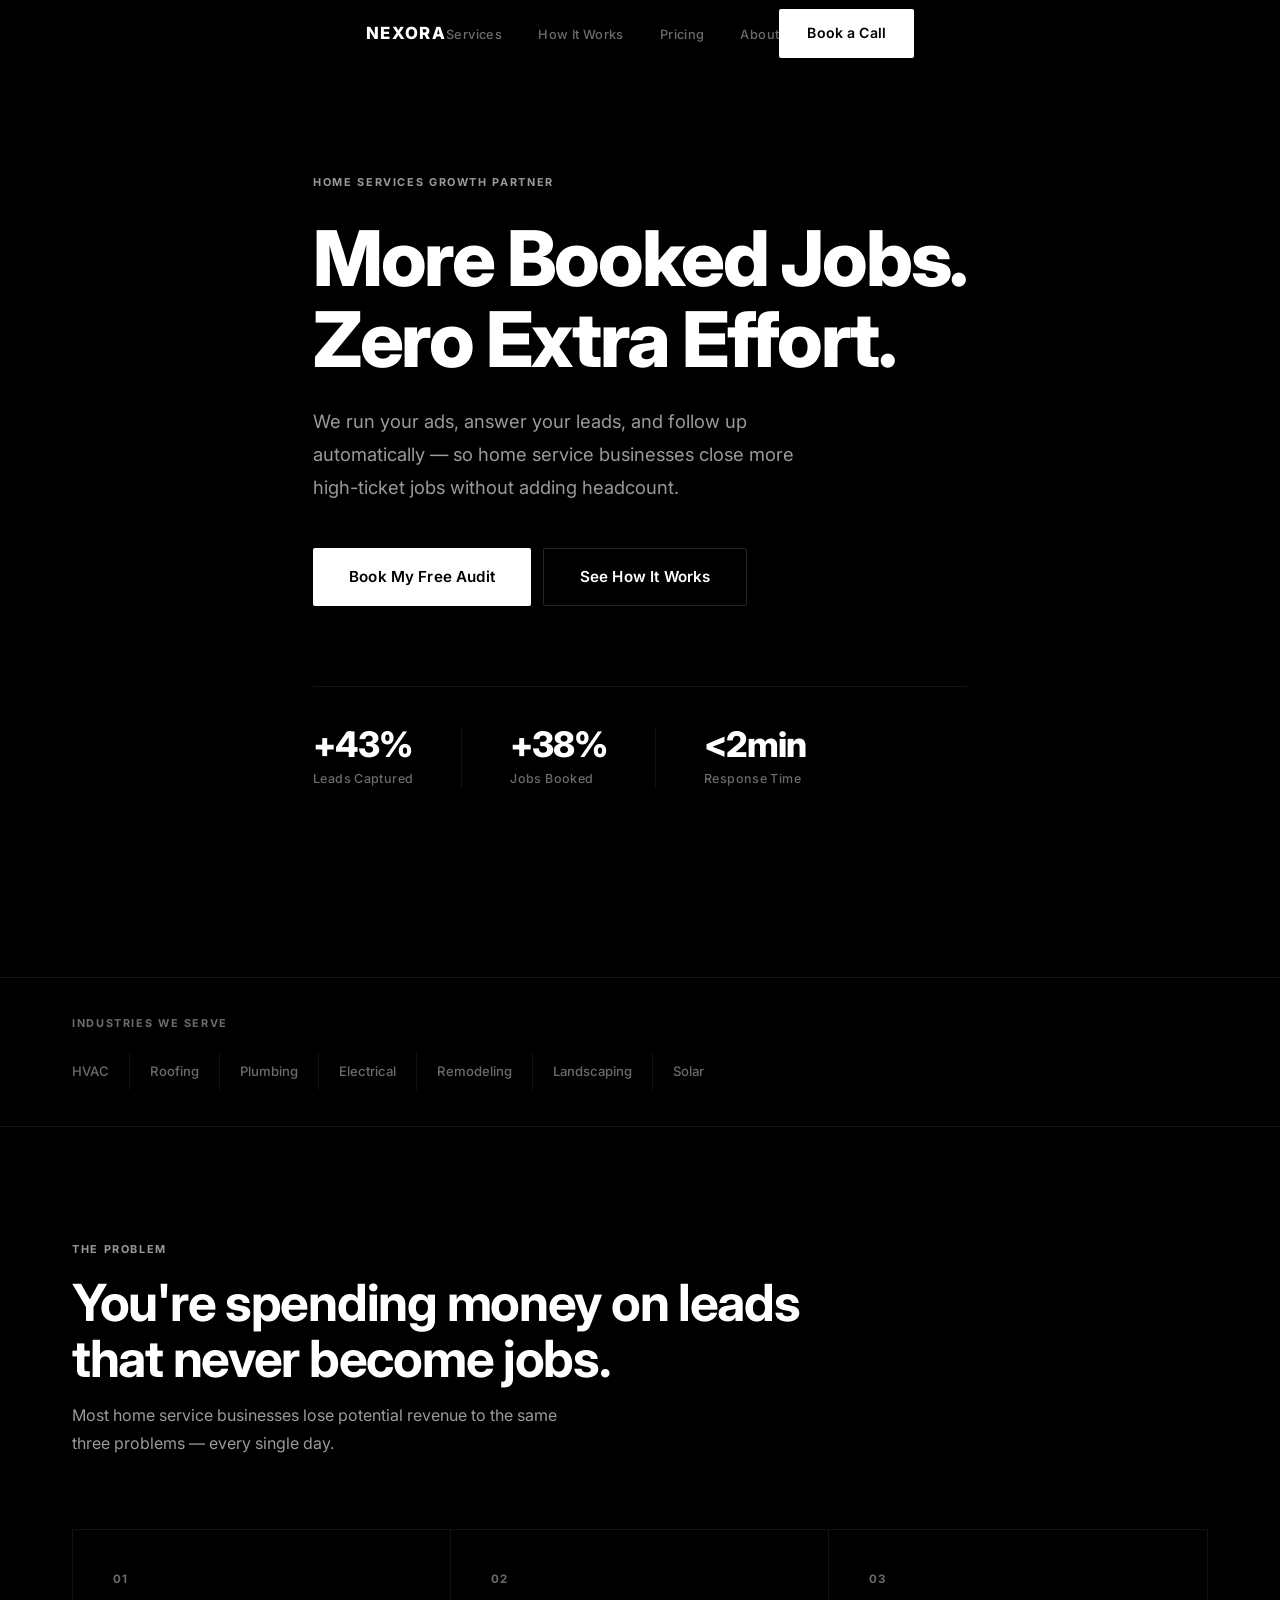
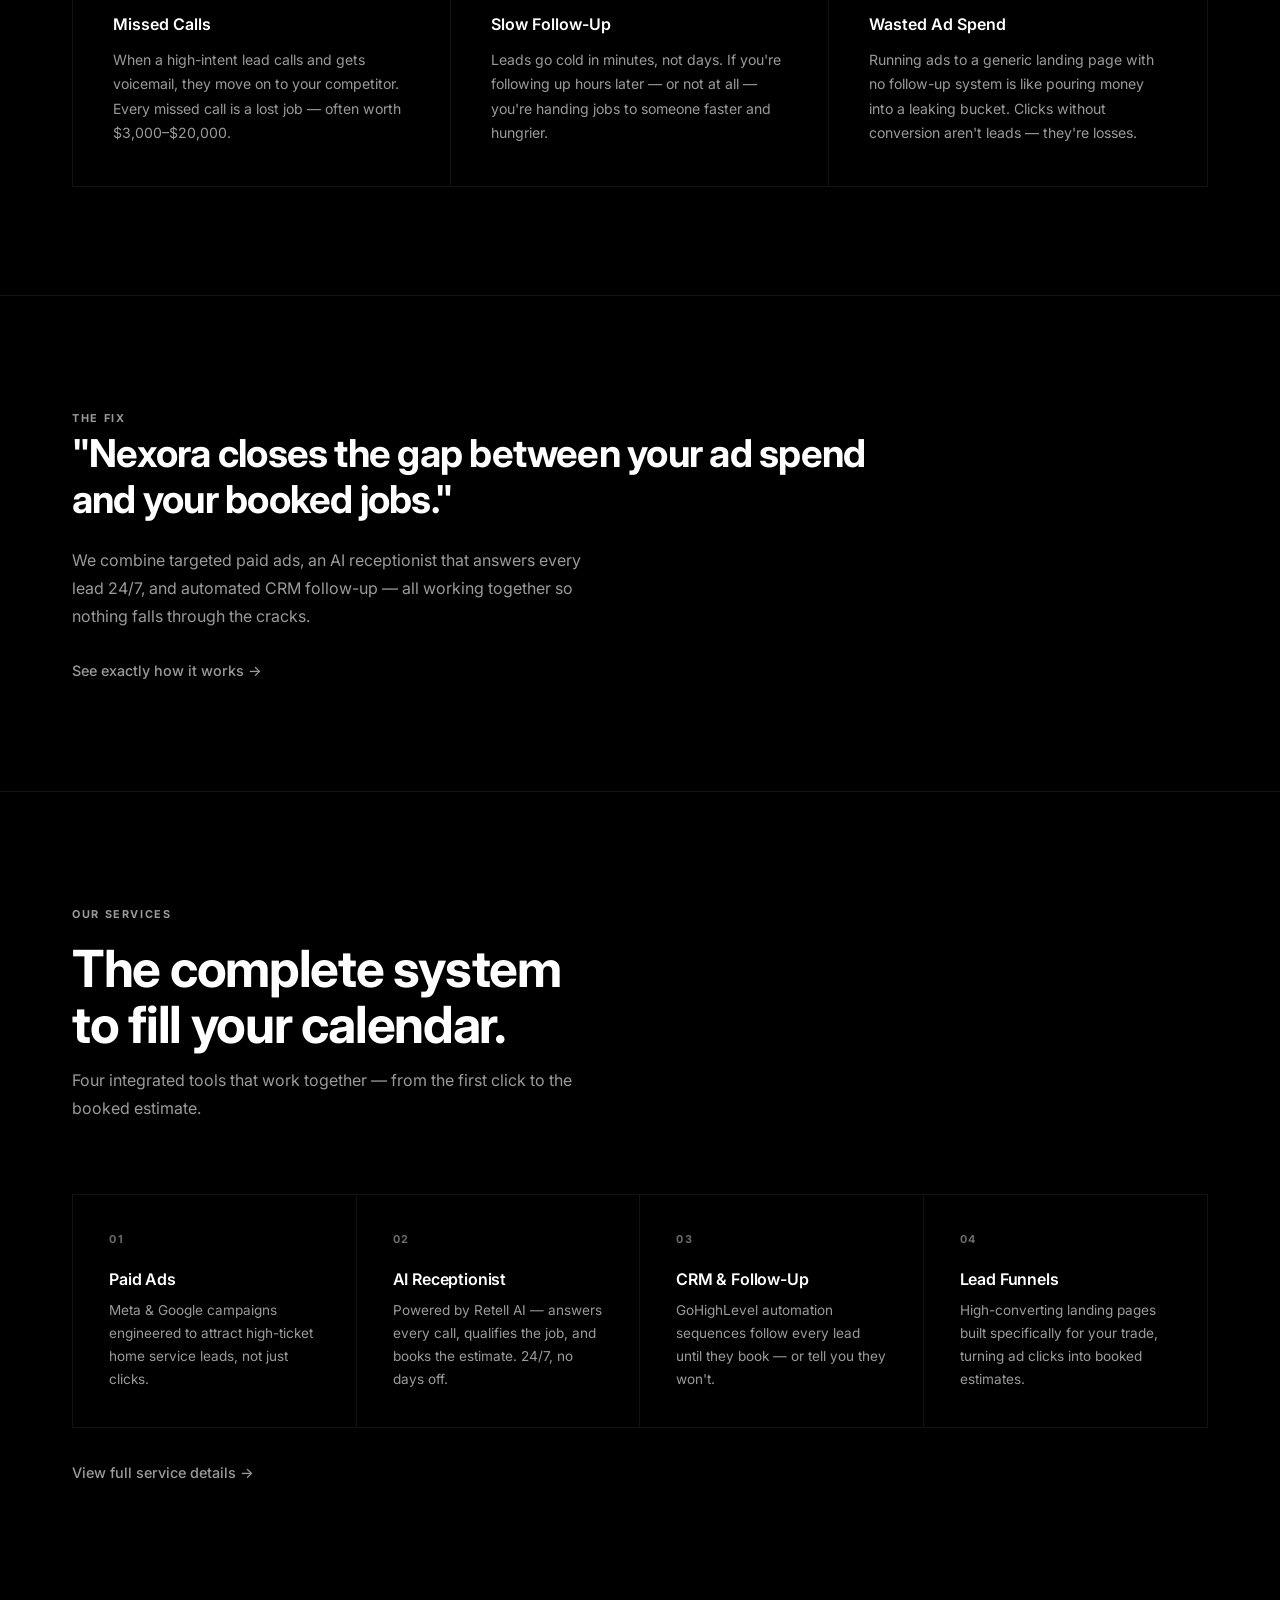
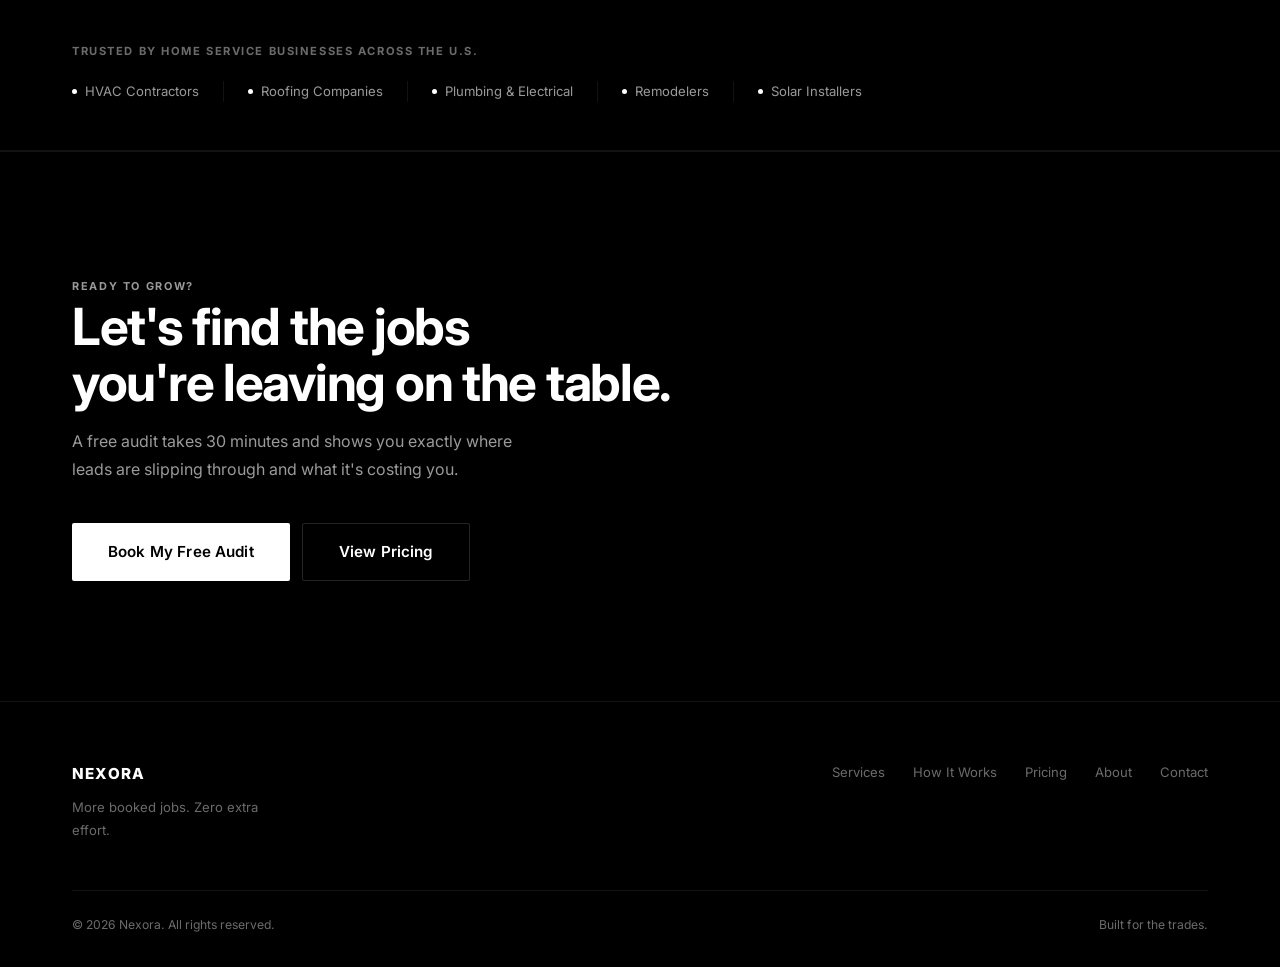
==== commit ab939927: "redesign: premium black & white — Inter font, editorial layout" ====
--- a/index.html
+++ b/index.html
@@ -13,10 +13,7 @@
 <nav class="nav">
   <div class="container">
     <div class="nav-inner">
-      <a href="index.html" class="nav-logo">
-        <div class="nav-logo-icon">⚡</div>
-        Nexora
-      </a>
+      <a href="index.html" class="nav-logo">Nexora</a>
       <ul class="nav-links">
         <li><a href="services.html">Services</a></li>
         <li><a href="how-it-works.html">How It Works</a></li>
@@ -44,18 +41,16 @@
 
 <!-- ─── Hero ─── -->
 <section class="hero">
-  <canvas class="hero-canvas" id="hero-particles"></canvas>
-  <div class="hero-glow"></div>
   <div class="container">
     <div class="hero-content">
-      <div class="hero-badge">🏗️ Built for Home Service Businesses</div>
-      <h1>Stop Losing<br><span style="color: var(--accent-highlight);">High-Ticket Jobs.</span></h1>
-      <p class="hero-sub">We run your ads, answer your leads, and follow up automatically — so home service businesses close more jobs without adding headcount.</p>
-      <div class="hero-ctas">
+      <span class="label fade-up">Home Services Growth Partner</span>
+      <h1 class="fade-up delay-1">More Booked Jobs.<br>Zero Extra Effort.</h1>
+      <p class="hero-sub fade-up delay-2">We run your ads, answer your leads, and follow up automatically — so home service businesses close more high-ticket jobs without adding headcount.</p>
+      <div class="hero-ctas fade-up delay-3">
         <a href="contact.html" class="btn btn-primary btn-lg">Book My Free Audit</a>
         <a href="how-it-works.html" class="btn btn-outline btn-lg">See How It Works</a>
       </div>
-      <div class="stats-row">
+      <div class="stats-row fade-up delay-4">
         <div class="stat-item">
           <div class="stat-value">+43%</div>
           <div class="stat-label">Leads Captured</div>
@@ -79,13 +74,13 @@
   <div class="container">
     <p class="trades-label">Industries We Serve</p>
     <div class="trades-list">
-      <div class="trade-item"><span class="ti">🌡️</span> HVAC</div>
-      <div class="trade-item"><span class="ti">🏠</span> Roofing</div>
-      <div class="trade-item"><span class="ti">🔧</span> Plumbing</div>
-      <div class="trade-item"><span class="ti">⚡</span> Electrical</div>
-      <div class="trade-item"><span class="ti">🔨</span> Remodeling</div>
-      <div class="trade-item"><span class="ti">🌿</span> Landscaping</div>
-      <div class="trade-item"><span class="ti">☀️</span> Solar</div>
+      <div class="trade-item">HVAC</div>
+      <div class="trade-item">Roofing</div>
+      <div class="trade-item">Plumbing</div>
+      <div class="trade-item">Electrical</div>
+      <div class="trade-item">Remodeling</div>
+      <div class="trade-item">Landscaping</div>
+      <div class="trade-item">Solar</div>
     </div>
   </div>
 </div>
@@ -94,24 +89,24 @@
 <!-- ─── Problem Block ─── -->
 <section>
   <div class="container">
-    <div class="section-header centered fade-up">
-      <span class="section-label">The Problem</span>
-      <h2>You're spending money to get leads<br>that never turn into jobs.</h2>
+    <div class="section-header fade-up">
+      <span class="label">The Problem</span>
+      <h2>You're spending money on leads<br>that never become jobs.</h2>
       <p class="section-sub">Most home service businesses lose potential revenue to the same three problems — every single day.</p>
     </div>
     <div class="problem-grid">
       <div class="problem-card fade-up delay-1">
-        <div class="p-icon">📵</div>
+        <div class="problem-num">01</div>
         <h4>Missed Calls</h4>
         <p>When a high-intent lead calls and gets voicemail, they move on to your competitor. Every missed call is a lost job — often worth $3,000–$20,000.</p>
       </div>
       <div class="problem-card fade-up delay-2">
-        <div class="p-icon">🐌</div>
+        <div class="problem-num">02</div>
         <h4>Slow Follow-Up</h4>
         <p>Leads go cold in minutes, not days. If you're following up hours later — or not at all — you're handing jobs to someone faster and hungrier.</p>
       </div>
       <div class="problem-card fade-up delay-3">
-        <div class="p-icon">💸</div>
+        <div class="problem-num">03</div>
         <h4>Wasted Ad Spend</h4>
         <p>Running ads to a generic landing page with no follow-up system is like pouring money into a leaking bucket. Clicks without conversion aren't leads — they're losses.</p>
       </div>
@@ -119,14 +114,15 @@
   </div>
 </section>
 
+<div class="divider"></div>
 
 <!-- ─── Solution Teaser ─── -->
 <div class="solution-teaser">
   <div class="container">
-    <span class="section-label fade-up">The Fix</span>
-    <h2 class="fade-up">"Nexora closes the gap between your ad spend and your booked jobs."</h2>
-    <p class="fade-up delay-1">We combine targeted paid ads, an AI receptionist that answers every lead 24/7, and automated CRM follow-up — all working together so nothing falls through the cracks.</p>
-    <a href="how-it-works.html" class="link-arrow fade-up delay-2">See exactly how it works →</a>
+    <span class="label fade-up">The Fix</span>
+    <blockquote class="fade-up delay-1">"Nexora closes the gap between your ad spend and your booked jobs."</blockquote>
+    <p class="fade-up delay-2">We combine targeted paid ads, an AI receptionist that answers every lead 24/7, and automated CRM follow-up — all working together so nothing falls through the cracks.</p>
+    <a href="how-it-works.html" class="link-arrow fade-up delay-3">See exactly how it works →</a>
   </div>
 </div>
 
@@ -134,34 +130,34 @@
 <!-- ─── Services Preview ─── -->
 <section>
   <div class="container">
-    <div class="section-header centered fade-up">
-      <span class="section-label">Our Services</span>
-      <h2>The complete system to fill your calendar.</h2>
+    <div class="section-header fade-up">
+      <span class="label">Our Services</span>
+      <h2>The complete system<br>to fill your calendar.</h2>
       <p class="section-sub">Four integrated tools that work together — from the first click to the booked estimate.</p>
     </div>
     <div class="grid-4">
-      <div class="card fade-up delay-1">
-        <div class="card-icon">📣</div>
+      <div class="service-card fade-up delay-1">
+        <div class="service-num">01</div>
         <h3>Paid Ads</h3>
         <p>Meta & Google campaigns engineered to attract high-ticket home service leads, not just clicks.</p>
       </div>
-      <div class="card fade-up delay-2">
-        <div class="card-icon">🤖</div>
+      <div class="service-card fade-up delay-2">
+        <div class="service-num">02</div>
         <h3>AI Receptionist</h3>
         <p>Powered by Retell AI — answers every call, qualifies the job, and books the estimate. 24/7, no days off.</p>
       </div>
-      <div class="card fade-up delay-3">
-        <div class="card-icon">🔄</div>
+      <div class="service-card fade-up delay-3">
+        <div class="service-num">03</div>
         <h3>CRM & Follow-Up</h3>
         <p>GoHighLevel automation sequences follow every lead until they book — or tell you they won't.</p>
       </div>
-      <div class="card fade-up delay-4">
-        <div class="card-icon">🎯</div>
+      <div class="service-card fade-up delay-4">
+        <div class="service-num">04</div>
         <h3>Lead Funnels</h3>
         <p>High-converting landing pages built specifically for your trade, turning ad clicks into booked estimates.</p>
       </div>
     </div>
-    <div style="text-align:center; margin-top: 40px;" class="fade-up">
+    <div style="margin-top: 32px;" class="fade-up">
       <a href="services.html" class="link-arrow">View full service details →</a>
     </div>
   </div>
@@ -173,23 +169,23 @@
   <div class="container">
     <p class="social-proof-label">Trusted by home service businesses across the U.S.</p>
     <div class="proof-badges">
-      <div class="proof-badge"><div class="dot"></div> HVAC Contractors</div>
-      <div class="proof-badge"><div class="dot"></div> Roofing Companies</div>
-      <div class="proof-badge"><div class="dot"></div> Plumbing &amp; Electrical</div>
-      <div class="proof-badge"><div class="dot"></div> Remodelers</div>
-      <div class="proof-badge"><div class="dot"></div> Solar Installers</div>
-    </div>
-  </div>
-</div>
-
-
-<!-- ─── CTA Close ─── -->
+      <div class="proof-badge"><div class="proof-dot"></div> HVAC Contractors</div>
+      <div class="proof-badge"><div class="proof-dot"></div> Roofing Companies</div>
+      <div class="proof-badge"><div class="proof-dot"></div> Plumbing & Electrical</div>
+      <div class="proof-badge"><div class="proof-dot"></div> Remodelers</div>
+      <div class="proof-badge"><div class="proof-dot"></div> Solar Installers</div>
+    </div>
+  </div>
+</div>
+
+
+<!-- ─── CTA ─── -->
 <section class="cta-section">
   <div class="container">
-    <span class="section-label">Ready to grow?</span>
-    <h2>Let's find the jobs you're leaving on the table.</h2>
-    <p>A free audit takes 30 minutes and shows you exactly where leads are slipping through and what it's costing you.</p>
-    <div class="cta-btns">
+    <span class="label fade-up">Ready to grow?</span>
+    <h2 class="fade-up delay-1">Let's find the jobs<br>you're leaving on the table.</h2>
+    <p class="fade-up delay-2">A free audit takes 30 minutes and shows you exactly where leads are slipping through and what it's costing you.</p>
+    <div class="cta-btns fade-up delay-3">
       <a href="contact.html" class="btn btn-primary btn-lg">Book My Free Audit</a>
       <a href="pricing.html" class="btn btn-outline btn-lg">View Pricing</a>
     </div>
@@ -201,11 +197,8 @@
 <footer class="footer">
   <div class="container">
     <div class="footer-inner">
-      <div class="footer-brand">
-        <a href="index.html" class="nav-logo">
-          <div class="nav-logo-icon">⚡</div>
-          Nexora
-        </a>
+      <div>
+        <div class="footer-logo">Nexora</div>
         <p class="footer-tagline">More booked jobs. Zero extra effort.</p>
       </div>
       <nav class="footer-nav">
--- a/styles.css
+++ b/styles.css
@@ -1,33 +1,31 @@
-@import url('https://fonts.googleapis.com/css2?family=Syne:wght@400;600;700;800&family=DM+Sans:ital,opsz,wght@0,9..40,300;0,9..40,400;0,9..40,500;0,9..40,600;1,9..40,400&display=swap');
+@import url('https://fonts.googleapis.com/css2?family=Inter:wght@300;400;500;600;700;800;900&display=swap');
 
 /* ─── Variables ─── */
 :root {
-  --bg:               #080620;
-  --surface:          #0e0b2e;
-  --border:           #1e1a4a;
-  --accent:           #7C3AED;
-  --accent-glow:      #9d5ff5;
-  --accent-highlight: #c084fc;
-  --accent-secondary: #FF4D8D;
-  --text:             #F0F0FF;
-  --muted:            #8888aa;
-  --radius-card:      10px;
-  --radius-btn:       6px;
-  --gradient:         linear-gradient(135deg, #7C3AED, #c084fc);
-  --max-width:        1200px;
-  --nav-height:       72px;
+  --bg:             #000000;
+  --surface:        #0c0c0c;
+  --surface-2:      #141414;
+  --border:         rgba(255,255,255,0.07);
+  --border-strong:  rgba(255,255,255,0.14);
+  --text:           #ffffff;
+  --muted:          #6b6b6b;
+  --muted-2:        #9a9a9a;
+  --accent:         #ffffff;
+  --max-width:      1200px;
+  --nav-height:     68px;
 }
 
 /* ─── Reset ─── */
 *, *::before, *::after { box-sizing: border-box; margin: 0; padding: 0; }
 html { scroll-behavior: smooth; }
 body {
-  background-color: var(--bg);
+  background: var(--bg);
   color: var(--text);
-  font-family: 'DM Sans', sans-serif;
+  font-family: 'Inter', sans-serif;
   font-size: 16px;
   line-height: 1.6;
   overflow-x: hidden;
+  -webkit-font-smoothing: antialiased;
 }
 img { max-width: 100%; display: block; }
 a { color: inherit; text-decoration: none; }
@@ -35,35 +33,48 @@
 button { font-family: inherit; }
 
 /* ─── Typography ─── */
-h1, h2, h3, h4, h5 {
-  font-family: 'Syne', sans-serif;
-  font-weight: 700;
-  line-height: 1.15;
-}
-h1 { font-size: clamp(2.2rem, 5vw, 4rem); }
-h2 { font-size: clamp(1.8rem, 4vw, 3rem); }
-h3 { font-size: clamp(1.25rem, 2.5vw, 1.7rem); }
-h4 { font-size: 1.15rem; }
+h1 {
+  font-size: clamp(2.6rem, 6vw, 5rem);
+  font-weight: 800;
+  line-height: 1.05;
+  letter-spacing: -0.03em;
+}
+h2 {
+  font-size: clamp(2rem, 4vw, 3.4rem);
+  font-weight: 700;
+  line-height: 1.1;
+  letter-spacing: -0.025em;
+}
+h3 {
+  font-size: clamp(1.1rem, 2vw, 1.4rem);
+  font-weight: 600;
+  line-height: 1.25;
+  letter-spacing: -0.01em;
+}
+h4 { font-size: 1rem; font-weight: 600; }
 p { line-height: 1.75; }
-
-.text-muted      { color: var(--muted); }
-.text-accent     { color: var(--accent-highlight); }
-.text-pink       { color: var(--accent-secondary); }
-.text-center     { text-align: center; }
 
 /* ─── Container ─── */
 .container {
   max-width: var(--max-width);
   margin: 0 auto;
-  padding: 0 24px;
-}
-
-/* ─── Gradient text ─── */
-.gradient-text {
-  background: var(--gradient);
-  -webkit-background-clip: text;
-  -webkit-text-fill-color: transparent;
-  background-clip: text;
+  padding: 0 32px;
+}
+
+/* ─── Label / eyebrow ─── */
+.label {
+  display: inline-block;
+  font-size: 0.68rem;
+  font-weight: 700;
+  letter-spacing: 0.15em;
+  text-transform: uppercase;
+  color: var(--muted-2);
+}
+
+/* ─── Divider ─── */
+.divider {
+  height: 1px;
+  background: var(--border);
 }
 
 /* ─── Buttons ─── */
@@ -72,40 +83,37 @@
   align-items: center;
   justify-content: center;
   gap: 8px;
-  padding: 13px 26px;
-  border-radius: var(--radius-btn);
-  font-family: 'DM Sans', sans-serif;
-  font-size: 0.95rem;
+  padding: 13px 28px;
+  border-radius: 2px;
+  font-family: 'Inter', sans-serif;
+  font-size: 0.88rem;
   font-weight: 600;
   cursor: pointer;
-  transition: all 0.25s ease;
+  transition: all 0.18s ease;
   white-space: nowrap;
   border: none;
   letter-spacing: 0.01em;
 }
 
 .btn-primary {
-  background: var(--gradient);
-  color: #fff;
-  box-shadow: 0 4px 20px rgba(124,58,237,0.35);
+  background: var(--text);
+  color: #000;
 }
 .btn-primary:hover {
-  transform: translateY(-2px);
-  box-shadow: 0 8px 32px rgba(124,58,237,0.55);
+  background: rgba(255,255,255,0.88);
 }
 
 .btn-outline {
   background: transparent;
-  color: var(--accent-highlight);
-  border: 1.5px solid var(--accent);
+  color: var(--text);
+  border: 1px solid var(--border-strong);
 }
 .btn-outline:hover {
-  background: rgba(124,58,237,0.1);
-  border-color: var(--accent-highlight);
-  transform: translateY(-2px);
-}
-
-.btn-lg { padding: 16px 36px; font-size: 1.05rem; }
+  border-color: rgba(255,255,255,0.4);
+  background: rgba(255,255,255,0.04);
+}
+
+.btn-lg { padding: 16px 36px; font-size: 0.95rem; }
 .btn-block { width: 100%; }
 
 /* ─── Navigation ─── */
@@ -116,13 +124,14 @@
   height: var(--nav-height);
   display: flex;
   align-items: center;
-  transition: background 0.3s, box-shadow 0.3s;
+  transition: background 0.3s, border-color 0.3s;
+  border-bottom: 1px solid transparent;
 }
 .nav.scrolled {
-  background: rgba(8, 6, 32, 0.88);
-  backdrop-filter: blur(12px);
-  -webkit-backdrop-filter: blur(12px);
-  box-shadow: 0 1px 0 var(--border);
+  background: rgba(0,0,0,0.92);
+  backdrop-filter: blur(16px);
+  -webkit-backdrop-filter: blur(16px);
+  border-bottom-color: var(--border);
 }
 
 .nav-inner {
@@ -133,36 +142,23 @@
 }
 
 .nav-logo {
-  display: flex;
-  align-items: center;
-  gap: 10px;
-  font-family: 'Syne', sans-serif;
+  font-size: 1.05rem;
   font-weight: 800;
-  font-size: 1.35rem;
+  letter-spacing: 0.08em;
+  text-transform: uppercase;
   color: var(--text);
-  flex-shrink: 0;
-}
-.nav-logo-icon {
-  width: 34px;
-  height: 34px;
-  background: var(--gradient);
-  border-radius: 8px;
-  display: flex;
-  align-items: center;
-  justify-content: center;
-  font-size: 17px;
-  line-height: 1;
 }
 
 .nav-links {
   display: flex;
   align-items: center;
-  gap: 34px;
+  gap: 36px;
 }
 .nav-links a {
-  font-size: 0.9rem;
+  font-size: 0.8rem;
   font-weight: 500;
   color: var(--muted);
+  letter-spacing: 0.03em;
   transition: color 0.2s;
 }
 .nav-links a:hover,
@@ -179,503 +175,393 @@
 }
 .nav-hamburger span {
   display: block;
-  width: 24px;
-  height: 2px;
+  width: 22px;
+  height: 1.5px;
   background: var(--text);
-  border-radius: 2px;
   transition: all 0.3s ease;
 }
-.nav-hamburger.open span:nth-child(1) { transform: translateY(7px) rotate(45deg); }
+.nav-hamburger.open span:nth-child(1) { transform: translateY(6.5px) rotate(45deg); }
 .nav-hamburger.open span:nth-child(2) { opacity: 0; }
-.nav-hamburger.open span:nth-child(3) { transform: translateY(-7px) rotate(-45deg); }
+.nav-hamburger.open span:nth-child(3) { transform: translateY(-6.5px) rotate(-45deg); }
 
 .nav-mobile {
   display: none;
   position: fixed;
   top: var(--nav-height);
   left: 0; right: 0;
-  background: rgba(8, 6, 32, 0.97);
-  backdrop-filter: blur(12px);
-  padding: 24px 24px 32px;
+  background: rgba(0,0,0,0.97);
+  backdrop-filter: blur(16px);
+  padding: 24px 32px 36px;
   z-index: 999;
-  border-top: 1px solid var(--border);
+  border-bottom: 1px solid var(--border);
   flex-direction: column;
-  gap: 4px;
+  gap: 0;
 }
 .nav-mobile.open { display: flex; }
 .nav-mobile a {
-  font-size: 1.05rem;
+  font-size: 1rem;
   font-weight: 500;
-  color: var(--text);
-  padding: 14px 0;
-  border-bottom: 1px solid var(--border);
-}
+  color: var(--muted-2);
+  padding: 16px 0;
+  border-bottom: 1px solid var(--border);
+  transition: color 0.2s;
+}
+.nav-mobile a:hover { color: var(--text); }
 .nav-mobile a:last-of-type { border-bottom: none; }
 .nav-mobile .btn {
-  margin-top: 16px;
+  margin-top: 20px;
   align-self: stretch;
 }
 
-/* ─── Hero (home) ─── */
+/* ─── Sections ─── */
+section { padding: 108px 0; }
+
+.section-header { margin-bottom: 72px; }
+.section-header .label { margin-bottom: 16px; }
+.section-header.centered { text-align: center; }
+.section-sub {
+  font-size: 1rem;
+  color: var(--muted-2);
+  max-width: 500px;
+  margin-top: 14px;
+  line-height: 1.75;
+}
+.section-header.centered .section-sub { margin-left: auto; margin-right: auto; }
+
+/* ─── Hero ─── */
 .hero {
-  position: relative;
   min-height: 100vh;
   display: flex;
   align-items: center;
   padding-top: var(--nav-height);
-  overflow: hidden;
-}
-.hero-canvas {
-  position: absolute;
-  inset: 0;
-  width: 100%;
-  height: 100%;
-  z-index: 0;
-}
-.hero-glow {
-  position: absolute;
-  width: 800px;
-  height: 800px;
-  background: radial-gradient(circle, rgba(124,58,237,0.2) 0%, transparent 68%);
-  top: 50%;
-  left: 50%;
-  transform: translate(-50%, -52%);
-  pointer-events: none;
-  z-index: 0;
+  border-bottom: 1px solid var(--border);
 }
 .hero-content {
-  position: relative;
-  z-index: 1;
-  text-align: center;
-  max-width: 840px;
-  margin: 0 auto;
-  padding: 80px 0 60px;
-}
-
-/* Page hero (non-home) */
-.page-hero {
-  position: relative;
-  padding: calc(var(--nav-height) + 80px) 0 72px;
-  text-align: center;
-  overflow: hidden;
-}
-.page-hero::before {
-  content: '';
-  position: absolute;
-  width: 600px; height: 600px;
-  background: radial-gradient(circle, rgba(124,58,237,0.14) 0%, transparent 70%);
-  top: 50%; left: 50%;
-  transform: translate(-50%, -50%);
-  pointer-events: none;
-}
-.page-hero .hero-content { padding: 0; }
-
-.hero-badge {
+  padding: 100px 0 80px;
+  max-width: 860px;
+}
+.hero .label { margin-bottom: 28px; }
+.hero h1 { margin-bottom: 24px; }
+.hero-sub {
+  font-size: clamp(1rem, 2vw, 1.15rem);
+  color: var(--muted-2);
+  max-width: 520px;
+  margin-bottom: 44px;
+  line-height: 1.8;
+}
+.hero-ctas {
+  display: flex;
+  gap: 12px;
+  flex-wrap: wrap;
+  margin-bottom: 80px;
+}
+.link-arrow {
   display: inline-flex;
   align-items: center;
   gap: 6px;
-  background: rgba(124,58,237,0.14);
-  border: 1px solid rgba(124,58,237,0.35);
-  border-radius: 20px;
-  padding: 5px 14px;
-  font-size: 0.75rem;
-  font-weight: 700;
-  color: var(--accent-highlight);
-  margin-bottom: 22px;
-  letter-spacing: 0.08em;
-  text-transform: uppercase;
-}
-.hero h1 { margin-bottom: 22px; letter-spacing: -0.02em; }
-.hero-sub {
-  font-size: clamp(1rem, 2vw, 1.2rem);
-  color: var(--muted);
-  max-width: 600px;
-  margin: 0 auto 36px;
-}
-.hero-ctas {
-  display: flex;
-  gap: 14px;
-  justify-content: center;
-  flex-wrap: wrap;
-  margin-bottom: 60px;
-}
+  color: var(--muted-2);
+  font-size: 0.9rem;
+  font-weight: 500;
+  transition: color 0.2s, gap 0.2s;
+}
+.link-arrow:hover { color: var(--text); gap: 10px; }
 
 /* Stats row */
 .stats-row {
   display: flex;
   gap: 0;
-  justify-content: center;
-  flex-wrap: wrap;
-  border: 1px solid var(--border);
-  border-radius: var(--radius-card);
-  background: var(--surface);
-  overflow: hidden;
+  border-top: 1px solid var(--border);
+  padding-top: 40px;
 }
 .stat-item {
-  text-align: center;
-  padding: 24px 40px;
-  flex: 1;
-  min-width: 140px;
+  padding-right: 48px;
+  margin-right: 48px;
   border-right: 1px solid var(--border);
 }
-.stat-item:last-child { border-right: none; }
+.stat-item:last-child { border-right: none; margin-right: 0; }
 .stat-value {
-  font-family: 'Syne', sans-serif;
-  font-size: 2rem;
+  font-size: 2.2rem;
   font-weight: 800;
-  color: var(--accent-highlight);
+  letter-spacing: -0.03em;
   line-height: 1;
+  margin-bottom: 6px;
 }
 .stat-label {
-  font-size: 0.82rem;
-  color: var(--muted);
-  margin-top: 5px;
-}
-
-/* ─── Sections ─── */
-section { padding: 96px 0; }
-
-.section-label {
-  display: inline-block;
-  font-size: 0.72rem;
-  font-weight: 700;
-  letter-spacing: 0.12em;
-  text-transform: uppercase;
-  color: var(--accent-highlight);
-  margin-bottom: 10px;
-}
-.section-title { margin-bottom: 14px; }
-.section-sub {
-  font-size: 1.05rem;
-  color: var(--muted);
-  max-width: 560px;
-  line-height: 1.75;
-}
-.section-header { margin-bottom: 60px; }
-.section-header.centered { text-align: center; }
-.section-header.centered .section-sub { margin: 0 auto; }
-
-.divider {
-  height: 1px;
-  background: linear-gradient(90deg, transparent, var(--border), transparent);
-}
-
-/* ─── Cards ─── */
-.card {
-  background: var(--surface);
-  border: 1px solid var(--border);
-  border-radius: var(--radius-card);
-  padding: 32px;
-  transition: box-shadow 0.3s ease, transform 0.3s ease;
-}
-.card:hover {
-  box-shadow: 0 0 24px rgba(124,58,237,0.15);
-  transform: translateY(-3px);
-}
-.card-icon {
-  width: 50px; height: 50px;
-  background: rgba(124,58,237,0.12);
-  border-radius: 10px;
-  display: flex;
-  align-items: center;
-  justify-content: center;
-  font-size: 22px;
-  margin-bottom: 18px;
-  border: 1px solid rgba(124,58,237,0.22);
-}
-.card h3 { margin-bottom: 10px; font-size: 1.15rem; }
-.card p { color: var(--muted); font-size: 0.93rem; }
-
-/* Grids */
-.grid-2 { display: grid; grid-template-columns: repeat(2, 1fr); gap: 24px; }
-.grid-3 { display: grid; grid-template-columns: repeat(3, 1fr); gap: 24px; }
-.grid-4 { display: grid; grid-template-columns: repeat(4, 1fr); gap: 24px; }
+  font-size: 0.78rem;
+  color: var(--muted);
+  font-weight: 500;
+  letter-spacing: 0.03em;
+}
+
+/* Page hero (inner pages) */
+.page-hero {
+  padding: calc(var(--nav-height) + 80px) 0 72px;
+  border-bottom: 1px solid var(--border);
+}
+.page-hero .label { margin-bottom: 16px; }
+.page-hero h1 { margin-bottom: 16px; }
+.page-hero .hero-sub { margin-bottom: 0; }
 
 /* ─── Trades strip ─── */
 .trades-strip {
-  padding: 40px 0;
-  border-top: 1px solid var(--border);
+  padding: 36px 0;
   border-bottom: 1px solid var(--border);
 }
 .trades-label {
-  text-align: center;
-  font-size: 0.74rem;
-  font-weight: 700;
-  letter-spacing: 0.1em;
+  font-size: 0.68rem;
+  font-weight: 700;
+  letter-spacing: 0.15em;
   text-transform: uppercase;
   color: var(--muted);
-  margin-bottom: 24px;
+  margin-bottom: 20px;
 }
 .trades-list {
   display: flex;
-  gap: 12px;
-  justify-content: center;
+  gap: 0;
   flex-wrap: wrap;
 }
 .trade-item {
-  display: flex;
-  align-items: center;
-  gap: 8px;
-  background: var(--surface);
-  border: 1px solid var(--border);
-  border-radius: 8px;
-  padding: 9px 16px;
-  font-size: 0.88rem;
+  font-size: 0.82rem;
   font-weight: 500;
   color: var(--muted);
-  transition: all 0.2s;
-  cursor: default;
-}
-.trade-item:hover {
-  border-color: var(--accent);
-  color: var(--text);
-  box-shadow: 0 0 12px rgba(124,58,237,0.1);
-}
-.trade-item .ti { font-size: 17px; }
+  padding: 8px 20px;
+  border-right: 1px solid var(--border);
+  transition: color 0.2s;
+}
+.trade-item:first-child { padding-left: 0; }
+.trade-item:last-child { border-right: none; }
+.trade-item:hover { color: var(--text); }
 
 /* ─── Problem block ─── */
 .problem-grid {
   display: grid;
   grid-template-columns: repeat(3, 1fr);
+  gap: 0;
+  border: 1px solid var(--border);
+}
+.problem-card {
+  padding: 40px;
+  border-right: 1px solid var(--border);
+  transition: background 0.2s;
+}
+.problem-card:last-child { border-right: none; }
+.problem-card:hover { background: var(--surface); }
+.problem-num {
+  font-size: 0.72rem;
+  font-weight: 700;
+  letter-spacing: 0.12em;
+  color: var(--muted);
+  margin-bottom: 24px;
+}
+.problem-card h4 { margin-bottom: 10px; font-size: 1rem; font-weight: 600; }
+.problem-card p { color: var(--muted-2); font-size: 0.88rem; line-height: 1.75; }
+
+/* ─── Quote / solution teaser ─── */
+.solution-teaser {
+  padding: 108px 0;
+  border-bottom: 1px solid var(--border);
+}
+.solution-teaser blockquote {
+  font-size: clamp(1.5rem, 3vw, 2.4rem);
+  font-weight: 700;
+  letter-spacing: -0.02em;
+  line-height: 1.2;
+  max-width: 800px;
+  margin-bottom: 24px;
+}
+.solution-teaser p {
+  color: var(--muted-2);
+  font-size: 1rem;
+  max-width: 540px;
+  margin-bottom: 28px;
+}
+
+/* ─── Services preview cards ─── */
+.grid-4 {
+  display: grid;
+  grid-template-columns: repeat(4, 1fr);
+  gap: 0;
+  border: 1px solid var(--border);
+}
+.grid-3 {
+  display: grid;
+  grid-template-columns: repeat(3, 1fr);
   gap: 24px;
 }
-.problem-card {
+.grid-2 {
+  display: grid;
+  grid-template-columns: repeat(2, 1fr);
+  gap: 24px;
+}
+
+.service-card {
+  padding: 36px;
+  border-right: 1px solid var(--border);
+  transition: background 0.2s;
+}
+.service-card:last-child { border-right: none; }
+.service-card:hover { background: var(--surface); }
+.service-num {
+  font-size: 0.68rem;
+  font-weight: 700;
+  letter-spacing: 0.15em;
+  color: var(--muted);
+  margin-bottom: 20px;
+}
+.service-card h3 { font-size: 1rem; margin-bottom: 10px; }
+.service-card p { color: var(--muted-2); font-size: 0.85rem; line-height: 1.7; }
+
+/* ─── Generic card ─── */
+.card {
   background: var(--surface);
   border: 1px solid var(--border);
-  border-radius: var(--radius-card);
   padding: 32px;
-  position: relative;
-  overflow: hidden;
-  transition: transform 0.3s, box-shadow 0.3s;
-}
-.problem-card:hover {
-  transform: translateY(-3px);
-  box-shadow: 0 0 20px rgba(255,77,141,0.1);
-}
-.problem-card::before {
-  content: '';
-  position: absolute;
-  top: 0; left: 0; right: 0;
-  height: 3px;
-  background: linear-gradient(90deg, var(--accent-secondary), transparent);
-}
-.problem-card .p-icon { font-size: 28px; margin-bottom: 14px; }
-.problem-card h4 { font-family: 'Syne', sans-serif; font-size: 1.05rem; margin-bottom: 8px; }
-.problem-card p { color: var(--muted); font-size: 0.9rem; }
-
-/* ─── Solution teaser ─── */
-.solution-teaser {
-  text-align: center;
-  background: linear-gradient(180deg, transparent, rgba(124,58,237,0.05), transparent);
-  padding: 80px 0;
-}
-.solution-teaser h2 { max-width: 680px; margin: 0 auto 16px; }
-.solution-teaser p { color: var(--muted); font-size: 1.05rem; margin-bottom: 28px; }
-.link-arrow {
-  display: inline-flex;
-  align-items: center;
-  gap: 8px;
-  color: var(--accent-highlight);
-  font-weight: 600;
-  font-size: 0.95rem;
-  transition: gap 0.2s;
-}
-.link-arrow:hover { gap: 13px; }
+  transition: border-color 0.2s;
+}
+.card:hover { border-color: var(--border-strong); }
 
 /* ─── Social proof ─── */
 .social-proof {
-  text-align: center;
-  padding: 56px 0;
-  border-top: 1px solid var(--border);
+  padding: 48px 0;
   border-bottom: 1px solid var(--border);
 }
 .social-proof-label {
-  font-size: 0.75rem;
-  font-weight: 700;
-  letter-spacing: 0.1em;
+  font-size: 0.7rem;
+  font-weight: 700;
+  letter-spacing: 0.14em;
   text-transform: uppercase;
   color: var(--muted);
-  margin-bottom: 24px;
+  margin-bottom: 20px;
 }
 .proof-badges {
   display: flex;
-  gap: 12px;
-  justify-content: center;
+  gap: 0;
   flex-wrap: wrap;
 }
 .proof-badge {
   display: flex;
   align-items: center;
   gap: 8px;
-  background: var(--surface);
-  border: 1px solid var(--border);
-  border-radius: 8px;
-  padding: 10px 18px;
-  font-size: 0.88rem;
-  color: var(--muted);
-}
-.proof-badge .dot {
-  width: 8px; height: 8px;
+  font-size: 0.82rem;
+  color: var(--muted-2);
+  padding: 0 24px;
+  border-right: 1px solid var(--border);
+}
+.proof-badge:first-child { padding-left: 0; }
+.proof-badge:last-child { border-right: none; }
+.proof-dot {
+  width: 5px; height: 5px;
   border-radius: 50%;
-  background: var(--accent-highlight);
+  background: var(--text);
   flex-shrink: 0;
 }
 
 /* ─── CTA section ─── */
 .cta-section {
-  text-align: center;
-  padding: 96px 0;
-  position: relative;
-  overflow: hidden;
-}
-.cta-section::before {
-  content: '';
-  position: absolute;
-  width: 700px; height: 700px;
-  background: radial-gradient(circle, rgba(124,58,237,0.1) 0%, transparent 68%);
-  top: 50%; left: 50%;
-  transform: translate(-50%, -50%);
-  pointer-events: none;
-}
-.cta-section > * { position: relative; z-index: 1; }
-.cta-section h2 { max-width: 600px; margin: 0 auto 14px; }
+  padding: 120px 0;
+  border-top: 1px solid var(--border);
+}
+.cta-section h2 { max-width: 600px; margin-bottom: 16px; }
 .cta-section p {
-  color: var(--muted);
-  font-size: 1.05rem;
-  margin-bottom: 36px;
-  max-width: 480px;
-  margin-left: auto;
-  margin-right: auto;
-}
-.cta-btns { display: flex; gap: 14px; justify-content: center; flex-wrap: wrap; }
+  color: var(--muted-2);
+  font-size: 1rem;
+  margin-bottom: 40px;
+  max-width: 440px;
+  line-height: 1.75;
+}
+.cta-btns { display: flex; gap: 12px; flex-wrap: wrap; }
 
 /* ─── Services page ─── */
 .service-row {
   display: grid;
   grid-template-columns: 1fr 1fr;
-  gap: 72px;
-  align-items: center;
-  padding: 72px 0;
+  gap: 80px;
+  align-items: start;
+  padding: 80px 0;
   border-bottom: 1px solid var(--border);
 }
 .service-row:last-of-type { border-bottom: none; }
-
-.service-icon-lg {
-  width: 72px; height: 72px;
-  background: rgba(124,58,237,0.1);
-  border: 1px solid rgba(124,58,237,0.25);
-  border-radius: 14px;
-  display: flex;
-  align-items: center;
-  justify-content: center;
-  font-size: 34px;
-  margin-bottom: 22px;
-}
-.service-row h2 { font-size: clamp(1.5rem, 3vw, 2.2rem); margin-bottom: 14px; }
-.service-row p { color: var(--muted); margin-bottom: 0; }
+.service-row-num {
+  font-size: 0.68rem;
+  font-weight: 700;
+  letter-spacing: 0.15em;
+  color: var(--muted);
+  margin-bottom: 16px;
+}
+.service-row h2 { font-size: clamp(1.6rem, 3vw, 2.2rem); margin-bottom: 16px; }
+.service-row p { color: var(--muted-2); font-size: 0.93rem; line-height: 1.8; }
 
 .outcome-list {
-  margin-top: 24px;
+  margin-top: 28px;
   display: flex;
   flex-direction: column;
-  gap: 9px;
+  gap: 10px;
 }
 .outcome-item {
   display: flex;
   align-items: flex-start;
-  gap: 10px;
-  font-size: 0.92rem;
-  color: var(--muted);
+  gap: 12px;
+  font-size: 0.88rem;
+  color: var(--muted-2);
 }
 .outcome-item .chk {
-  color: var(--accent-highlight);
+  color: var(--text);
   font-weight: 700;
   flex-shrink: 0;
   margin-top: 2px;
+  font-size: 0.75rem;
 }
 
 .service-visual {
   background: var(--surface);
   border: 1px solid var(--border);
-  border-radius: var(--radius-card);
-  min-height: 300px;
+  aspect-ratio: 4/3;
   display: flex;
   align-items: center;
   justify-content: center;
-  font-size: 88px;
-  position: relative;
-  overflow: hidden;
-}
-.service-visual::after {
-  content: '';
-  position: absolute;
-  inset: 0;
-  background: radial-gradient(circle at center, rgba(124,58,237,0.07), transparent 70%);
-}
-
-/* ─── Steps (How it works) ─── */
-.steps-wrap {
-  position: relative;
+  font-size: 64px;
+}
+
+/* ─── Steps ─── */
+.steps-list {
   display: grid;
   grid-template-columns: repeat(3, 1fr);
   gap: 0;
+  border: 1px solid var(--border);
   margin-bottom: 80px;
 }
-.steps-line {
-  position: absolute;
-  top: 44px;
-  left: calc(100% / 6);
-  right: calc(100% / 6);
-  height: 2px;
-  background: var(--gradient);
-  z-index: 0;
-}
 .step-item {
-  text-align: center;
-  padding: 0 28px;
-  position: relative;
-  z-index: 1;
-}
+  padding: 40px;
+  border-right: 1px solid var(--border);
+}
+.step-item:last-child { border-right: none; }
 .step-num {
-  width: 88px; height: 88px;
-  border-radius: 50%;
-  background: var(--surface);
-  border: 2px solid var(--accent);
-  display: flex;
-  align-items: center;
-  justify-content: center;
-  margin: 0 auto 28px;
-  font-family: 'Syne', sans-serif;
-  font-size: 1.6rem;
+  font-size: 2.5rem;
   font-weight: 800;
-  color: var(--accent-highlight);
-  box-shadow: 0 0 28px rgba(124,58,237,0.22);
-}
-.step-title { font-family: 'Syne', sans-serif; font-size: 1.15rem; font-weight: 700; margin-bottom: 10px; }
-.step-desc { color: var(--muted); font-size: 0.93rem; }
+  letter-spacing: -0.04em;
+  color: var(--muted);
+  margin-bottom: 20px;
+  line-height: 1;
+}
+.step-title { font-size: 1rem; font-weight: 600; margin-bottom: 10px; }
+.step-desc { color: var(--muted-2); font-size: 0.85rem; line-height: 1.75; }
 
 /* ─── FAQ ─── */
 .faq-list {
-  max-width: 720px;
-  margin: 0 auto;
-  display: flex;
-  flex-direction: column;
-  gap: 10px;
+  max-width: 680px;
+  border-top: 1px solid var(--border);
 }
 .faq-item {
-  background: var(--surface);
-  border: 1px solid var(--border);
-  border-radius: var(--radius-card);
-  overflow: hidden;
+  border-bottom: 1px solid var(--border);
 }
 .faq-question {
   display: flex;
   align-items: center;
   justify-content: space-between;
-  padding: 20px 24px;
+  padding: 22px 0;
   cursor: pointer;
   font-weight: 600;
-  font-size: 0.95rem;
+  font-size: 0.93rem;
   gap: 16px;
   background: none;
   border: none;
@@ -684,19 +570,14 @@
   color: var(--text);
   transition: color 0.2s;
 }
-.faq-question:hover { color: var(--accent-highlight); }
+.faq-question:hover { color: var(--muted-2); }
 .faq-chevron {
-  width: 26px; height: 26px;
+  color: var(--muted);
+  font-size: 18px;
+  font-weight: 300;
   flex-shrink: 0;
-  display: flex;
-  align-items: center;
-  justify-content: center;
-  background: rgba(124,58,237,0.12);
-  border-radius: 50%;
-  color: var(--accent-highlight);
-  font-size: 15px;
-  font-weight: 700;
   transition: transform 0.3s;
+  line-height: 1;
 }
 .faq-item.open .faq-chevron { transform: rotate(45deg); }
 .faq-answer {
@@ -706,190 +587,166 @@
 }
 .faq-item.open .faq-answer { max-height: 300px; }
 .faq-answer p {
-  padding: 0 24px 20px;
-  color: var(--muted);
-  font-size: 0.93rem;
+  padding-bottom: 22px;
+  color: var(--muted-2);
+  font-size: 0.9rem;
+  line-height: 1.8;
 }
 
 /* ─── Pricing ─── */
 .pricing-grid {
   display: grid;
   grid-template-columns: repeat(3, 1fr);
-  gap: 24px;
-  align-items: start;
+  gap: 0;
+  border: 1px solid var(--border);
+  margin-bottom: 40px;
 }
 .pricing-card {
-  background: var(--surface);
-  border: 1px solid var(--border);
-  border-radius: var(--radius-card);
-  padding: 36px 28px;
-  transition: transform 0.3s, box-shadow 0.3s;
-}
-.pricing-card:hover { transform: translateY(-4px); }
-.pricing-card.featured {
-  border: 2px solid transparent;
-  background:
-    linear-gradient(var(--surface), var(--surface)) padding-box,
-    var(--gradient) border-box;
-  box-shadow: 0 0 48px rgba(124,58,237,0.22);
+  padding: 40px;
+  border-right: 1px solid var(--border);
+  transition: background 0.2s;
+}
+.pricing-card:last-child { border-right: none; }
+.pricing-card.featured { background: var(--surface); }
+.pricing-tier {
+  font-size: 0.7rem;
+  font-weight: 700;
+  letter-spacing: 0.14em;
+  text-transform: uppercase;
+  color: var(--muted);
+  margin-bottom: 20px;
 }
 .popular-badge {
-  display: inline-flex;
-  background: var(--gradient);
-  color: #fff;
-  font-size: 0.68rem;
+  display: inline-block;
+  font-size: 0.6rem;
   font-weight: 700;
   letter-spacing: 0.1em;
   text-transform: uppercase;
-  padding: 4px 10px;
-  border-radius: 4px;
-  margin-bottom: 14px;
-}
-.pricing-tier {
-  font-family: 'Syne', sans-serif;
-  font-size: 1.35rem;
-  font-weight: 700;
-  margin-bottom: 6px;
+  border: 1px solid var(--border-strong);
+  padding: 3px 8px;
+  margin-left: 8px;
+  color: var(--text);
+  vertical-align: middle;
 }
 .pricing-price {
-  font-family: 'Syne', sans-serif;
-  font-size: 2.4rem;
+  font-size: 3rem;
   font-weight: 800;
-  color: var(--accent-highlight);
-  margin: 14px 0;
+  letter-spacing: -0.04em;
   line-height: 1;
+  margin: 20px 0;
 }
 .pricing-price .suffix {
   font-size: 1rem;
   color: var(--muted);
   font-weight: 400;
-  font-family: 'DM Sans', sans-serif;
+  letter-spacing: 0;
 }
 .pricing-desc {
-  font-size: 0.9rem;
-  color: var(--muted);
-  margin-bottom: 22px;
-  padding-bottom: 22px;
-  border-bottom: 1px solid var(--border);
+  font-size: 0.85rem;
+  color: var(--muted-2);
+  margin-bottom: 28px;
+  padding-bottom: 28px;
+  border-bottom: 1px solid var(--border);
+  line-height: 1.7;
 }
 .pricing-features {
   display: flex;
   flex-direction: column;
-  gap: 9px;
-  margin-bottom: 28px;
+  gap: 10px;
+  margin-bottom: 32px;
 }
 .pricing-feature {
   display: flex;
   align-items: flex-start;
-  gap: 9px;
-  font-size: 0.9rem;
-}
-.pf-check { color: var(--accent-highlight); font-weight: 700; flex-shrink: 0; margin-top: 1px; }
+  gap: 10px;
+  font-size: 0.85rem;
+  color: var(--muted-2);
+}
+.pf-check { color: var(--text); font-weight: 700; flex-shrink: 0; font-size: 0.75rem; margin-top: 2px; }
 .pricing-note {
-  text-align: center;
-  color: var(--muted);
-  font-size: 0.9rem;
-  margin-top: 40px;
-}
-.pricing-note a { color: var(--accent-highlight); font-weight: 600; }
-.pricing-note a:hover { text-decoration: underline; }
+  color: var(--muted);
+  font-size: 0.82rem;
+  margin-top: 12px;
+}
+.pricing-note a { color: var(--muted-2); text-decoration: underline; text-underline-offset: 3px; }
 
 /* ─── About ─── */
 .about-founder {
   display: grid;
-  grid-template-columns: 1fr 1.6fr;
+  grid-template-columns: 1fr 1.8fr;
   gap: 80px;
-  align-items: center;
+  align-items: start;
 }
 .founder-img {
   background: var(--surface);
   border: 1px solid var(--border);
-  border-radius: var(--radius-card);
-  aspect-ratio: 4/5;
+  aspect-ratio: 3/4;
   display: flex;
   align-items: center;
   justify-content: center;
-  font-size: 80px;
-  position: relative;
-  overflow: hidden;
-}
-.founder-img::before {
-  content: '';
-  position: absolute;
-  inset: 0;
-  background: radial-gradient(circle at bottom left, rgba(124,58,237,0.18), transparent 60%);
-}
-.founder-img::after {
-  content: '';
-  position: absolute;
-  bottom: 0; left: 0; right: 0;
-  height: 50%;
-  background: linear-gradient(to top, rgba(8,6,32,0.5), transparent);
-}
-.founder-text .section-label { margin-bottom: 8px; }
-.founder-text h2 { margin-bottom: 16px; }
-.founder-text p { color: var(--muted); margin-bottom: 16px; }
-.founder-text p:last-of-type { margin-bottom: 0; }
+  font-size: 72px;
+}
+.founder-text .label { margin-bottom: 12px; }
+.founder-text h2 { margin-bottom: 20px; }
+.founder-text p { color: var(--muted-2); margin-bottom: 16px; font-size: 0.95rem; }
 
 .mission-block {
-  background: var(--surface);
-  border: 1px solid var(--border);
-  border-left: 3px solid var(--accent);
-  border-radius: 0 var(--radius-card) var(--radius-card) 0;
-  padding: 28px 32px;
-  margin-top: 40px;
+  border-left: 2px solid var(--text);
+  padding: 20px 24px;
+  margin-top: 36px;
 }
 .mission-block p {
-  font-family: 'Syne', sans-serif;
-  font-size: 1.15rem;
+  font-size: 1.1rem;
   font-weight: 600;
   color: var(--text);
   font-style: italic;
   margin: 0;
+  letter-spacing: -0.01em;
 }
 
 .values-grid {
   display: grid;
   grid-template-columns: repeat(3, 1fr);
-  gap: 20px;
+  gap: 0;
+  border: 1px solid var(--border);
 }
 .value-card {
-  background: var(--surface);
-  border: 1px solid var(--border);
-  border-radius: var(--radius-card);
-  padding: 28px;
-  text-align: center;
-  transition: transform 0.3s, box-shadow 0.3s;
-}
-.value-card:hover {
-  transform: translateY(-3px);
-  box-shadow: 0 0 20px rgba(124,58,237,0.12);
-}
-.value-icon { font-size: 32px; margin-bottom: 12px; }
-.value-card h4 { font-family: 'Syne', sans-serif; font-size: 1.05rem; margin-bottom: 8px; }
-.value-card p { font-size: 0.85rem; color: var(--muted); }
+  padding: 36px;
+  border-right: 1px solid var(--border);
+  transition: background 0.2s;
+}
+.value-card:last-child { border-right: none; }
+.value-card:hover { background: var(--surface); }
+.value-num {
+  font-size: 0.68rem;
+  font-weight: 700;
+  letter-spacing: 0.15em;
+  color: var(--muted);
+  margin-bottom: 16px;
+}
+.value-card h4 { font-size: 0.95rem; margin-bottom: 8px; }
+.value-card p { font-size: 0.83rem; color: var(--muted-2); line-height: 1.7; }
 
 /* ─── Contact ─── */
 .contact-grid {
   display: grid;
   grid-template-columns: 1fr 1fr;
-  gap: 56px;
+  gap: 60px;
   align-items: start;
 }
 .contact-form {
   background: var(--surface);
   border: 1px solid var(--border);
-  border-radius: var(--radius-card);
   padding: 40px;
 }
 .form-group { margin-bottom: 20px; }
 .form-group label {
   display: block;
-  font-size: 0.82rem;
+  font-size: 0.72rem;
   font-weight: 600;
   color: var(--muted);
-  margin-bottom: 7px;
-  letter-spacing: 0.04em;
+  margin-bottom: 8px;
+  letter-spacing: 0.08em;
   text-transform: uppercase;
 }
 .form-group input,
@@ -898,12 +755,12 @@
   width: 100%;
   background: var(--bg);
   border: 1px solid var(--border);
-  border-radius: 6px;
+  border-radius: 0;
   padding: 12px 16px;
   color: var(--text);
-  font-family: 'DM Sans', sans-serif;
-  font-size: 0.95rem;
-  transition: border-color 0.2s, box-shadow 0.2s;
+  font-family: 'Inter', sans-serif;
+  font-size: 0.9rem;
+  transition: border-color 0.2s;
   outline: none;
   -webkit-appearance: none;
   appearance: none;
@@ -912,91 +769,81 @@
 .form-group textarea::placeholder { color: var(--muted); }
 .form-group input:focus,
 .form-group select:focus,
-.form-group textarea:focus {
-  border-color: var(--accent);
-  box-shadow: 0 0 0 3px rgba(124,58,237,0.12);
-}
-.form-group select { background-image: url("data:image/svg+xml,%3Csvg xmlns='http://www.w3.org/2000/svg' width='12' height='8' viewBox='0 0 12 8'%3E%3Cpath d='M1 1l5 5 5-5' stroke='%238888aa' stroke-width='1.5' fill='none' stroke-linecap='round'/%3E%3C/svg%3E"); background-repeat: no-repeat; background-position: right 14px center; padding-right: 40px; }
-.form-group select option { background: #0e0b2e; }
+.form-group textarea:focus { border-color: var(--border-strong); }
+.form-group select { background-image: url("data:image/svg+xml,%3Csvg xmlns='http://www.w3.org/2000/svg' width='10' height='6' viewBox='0 0 10 6'%3E%3Cpath d='M1 1l4 4 4-4' stroke='%236b6b6b' stroke-width='1.5' fill='none' stroke-linecap='round'/%3E%3C/svg%3E"); background-repeat: no-repeat; background-position: right 14px center; padding-right: 40px; }
+.form-group select option { background: #0c0c0c; }
 .form-group textarea { resize: vertical; min-height: 120px; }
 .form-row { display: grid; grid-template-columns: 1fr 1fr; gap: 16px; }
 
 .calendly-block {
   background: var(--surface);
   border: 1px solid var(--border);
-  border-radius: var(--radius-card);
   padding: 48px 40px;
   display: flex;
   flex-direction: column;
-  align-items: center;
-  text-align: center;
-  gap: 14px;
-  min-height: 380px;
+  gap: 16px;
+  min-height: 360px;
   justify-content: center;
 }
-.cal-icon { font-size: 52px; }
-.calendly-block h3 { font-size: 1.3rem; margin-bottom: 4px; }
-.calendly-block p { color: var(--muted); font-size: 0.9rem; max-width: 280px; }
+.cal-icon { font-size: 36px; }
+.calendly-block h3 { font-size: 1.2rem; }
+.calendly-block p { color: var(--muted-2); font-size: 0.88rem; line-height: 1.7; }
 .cal-url {
   display: inline-block;
-  background: var(--bg);
-  border: 1px dashed var(--border);
-  border-radius: 6px;
-  padding: 8px 16px;
-  font-size: 0.82rem;
+  font-size: 0.78rem;
   color: var(--muted);
   font-family: monospace;
-  margin-bottom: 6px;
+  border: 1px dashed var(--border-strong);
+  padding: 8px 14px;
 }
 
 .contact-meta {
   margin-top: 32px;
   display: flex;
   flex-direction: column;
+  gap: 16px;
+}
+.contact-meta-item {
+  display: flex;
+  align-items: flex-start;
   gap: 14px;
-}
-.contact-meta-item {
-  display: flex;
-  align-items: center;
-  gap: 12px;
-  font-size: 0.9rem;
-  color: var(--muted);
-}
-.contact-meta-item .mi { font-size: 18px; }
-.contact-meta-item strong { color: var(--text); font-weight: 600; }
+  font-size: 0.88rem;
+  color: var(--muted-2);
+  padding-bottom: 16px;
+  border-bottom: 1px solid var(--border);
+}
+.contact-meta-item:last-child { border-bottom: none; padding-bottom: 0; }
+.contact-meta-item .mi { font-size: 16px; margin-top: 1px; }
+.contact-meta-item strong { color: var(--text); font-weight: 600; display: block; margin-bottom: 2px; }
 
 /* ─── Footer ─── */
 .footer {
-  background: var(--surface);
   border-top: 1px solid var(--border);
   padding: 60px 0 32px;
-  position: relative;
-}
-.footer::before {
-  content: '';
-  position: absolute;
-  top: 0; left: 0; right: 0;
-  height: 3px;
-  background: var(--gradient);
 }
 .footer-inner {
   display: flex;
   align-items: flex-start;
   justify-content: space-between;
   gap: 48px;
-  margin-bottom: 44px;
+  margin-bottom: 48px;
   flex-wrap: wrap;
 }
-.footer-brand .nav-logo { margin-bottom: 10px; }
-.footer-tagline { font-size: 0.88rem; color: var(--muted); max-width: 240px; margin-top: 8px; }
+.footer-logo {
+  font-size: 0.95rem;
+  font-weight: 800;
+  letter-spacing: 0.08em;
+  text-transform: uppercase;
+  margin-bottom: 10px;
+}
+.footer-tagline { font-size: 0.82rem; color: var(--muted); max-width: 220px; }
 .footer-nav {
   display: flex;
   gap: 28px;
   flex-wrap: wrap;
-  align-items: flex-start;
 }
 .footer-nav a {
-  font-size: 0.88rem;
+  font-size: 0.82rem;
   color: var(--muted);
   transition: color 0.2s;
 }
@@ -1007,63 +854,80 @@
   justify-content: space-between;
   padding-top: 24px;
   border-top: 1px solid var(--border);
-  font-size: 0.8rem;
+  font-size: 0.76rem;
   color: var(--muted);
   flex-wrap: wrap;
   gap: 8px;
 }
 
-/* ─── Fade-in animations ─── */
+/* ─── Animations ─── */
 .fade-up {
   opacity: 0;
-  transform: translateY(28px);
-  transition: opacity 0.65s ease, transform 0.65s ease;
+  transform: translateY(20px);
+  transition: opacity 0.6s ease, transform 0.6s ease;
 }
 .fade-up.visible { opacity: 1; transform: translateY(0); }
-.delay-1 { transition-delay: 0.1s; }
-.delay-2 { transition-delay: 0.2s; }
-.delay-3 { transition-delay: 0.3s; }
-.delay-4 { transition-delay: 0.4s; }
+.delay-1 { transition-delay: 0.08s; }
+.delay-2 { transition-delay: 0.16s; }
+.delay-3 { transition-delay: 0.24s; }
+.delay-4 { transition-delay: 0.32s; }
 
 /* ─── Responsive ─── */
 @media (max-width: 1024px) {
-  .grid-4           { grid-template-columns: repeat(2, 1fr); }
-  .service-row      { grid-template-columns: 1fr; gap: 40px; }
-  .about-founder    { grid-template-columns: 1fr; gap: 48px; }
-  .contact-grid     { grid-template-columns: 1fr; }
+  .grid-4          { grid-template-columns: repeat(2, 1fr); }
+  .service-row     { grid-template-columns: 1fr; gap: 40px; }
+  .about-founder   { grid-template-columns: 1fr; gap: 48px; }
+  .contact-grid    { grid-template-columns: 1fr; }
+  .pricing-grid    { grid-template-columns: 1fr; }
+  .pricing-card    { border-right: none; border-bottom: 1px solid var(--border); }
+  .pricing-card:last-child { border-bottom: none; }
 }
 
 @media (max-width: 768px) {
-  :root { --nav-height: 64px; }
+  :root { --nav-height: 60px; }
+  .container { padding: 0 20px; }
 
   .nav-links, .nav-cta { display: none; }
   .nav-hamburger { display: flex; }
 
-  .grid-2, .grid-3 { grid-template-columns: 1fr; }
-  .problem-grid    { grid-template-columns: 1fr; }
-  .steps-wrap      { grid-template-columns: 1fr; gap: 40px; }
-  .steps-line      { display: none; }
-  .pricing-grid    { grid-template-columns: 1fr; }
-  .values-grid     { grid-template-columns: 1fr; }
-  .form-row        { grid-template-columns: 1fr; }
-
-  .footer-inner    { flex-direction: column; gap: 28px; }
-  .footer-bottom   { flex-direction: column; text-align: center; }
-
-  section          { padding: 64px 0; }
-  .hero-content    { padding: 60px 0 40px; }
-  .service-visual  { min-height: 180px; font-size: 64px; }
-  .page-hero       { padding: calc(var(--nav-height) + 48px) 0 56px; }
+  .grid-2, .grid-3  { grid-template-columns: 1fr; }
+  .problem-grid     { grid-template-columns: 1fr; }
+  .problem-card     { border-right: none; border-bottom: 1px solid var(--border); }
+  .problem-card:last-child { border-bottom: none; }
+  .steps-list       { grid-template-columns: 1fr; }
+  .step-item        { border-right: none; border-bottom: 1px solid var(--border); }
+  .step-item:last-child { border-bottom: none; }
+  .values-grid      { grid-template-columns: 1fr; }
+  .value-card       { border-right: none; border-bottom: 1px solid var(--border); }
+  .value-card:last-child { border-bottom: none; }
+  .form-row         { grid-template-columns: 1fr; }
+  .grid-4           { grid-template-columns: 1fr; }
+  .service-card     { border-right: none; border-bottom: 1px solid var(--border); }
+  .service-card:last-child { border-bottom: none; }
+
+  .stats-row        { flex-direction: column; gap: 28px; }
+  .stat-item        { border-right: none; border-bottom: 1px solid var(--border); padding-right: 0; margin-right: 0; padding-bottom: 28px; }
+  .stat-item:last-child { border-bottom: none; padding-bottom: 0; }
+
+  .trades-list      { gap: 0; }
+  .trade-item       { padding: 8px 16px; }
+
+  .proof-badges     { flex-direction: column; gap: 12px; }
+  .proof-badge      { border-right: none; padding-left: 0; }
+
+  section           { padding: 72px 0; }
+  .hero-content     { padding: 64px 0 56px; }
+  .service-visual   { aspect-ratio: 16/9; font-size: 48px; }
+  .footer-inner     { flex-direction: column; gap: 32px; }
+  .footer-bottom    { flex-direction: column; text-align: center; }
 }
 
 @media (max-width: 480px) {
-  .hero-ctas        { flex-direction: column; align-items: stretch; }
-  .hero-ctas .btn   { width: 100%; }
-  .cta-btns         { flex-direction: column; align-items: center; }
-  .cta-btns .btn    { width: 100%; max-width: 320px; }
-  .stats-row        { flex-direction: column; }
-  .stat-item        { border-right: none; border-bottom: 1px solid var(--border); }
-  .stat-item:last-child { border-bottom: none; }
-  .trades-list      { gap: 8px; }
-  .contact-form     { padding: 28px 20px; }
-}
+  h1 { font-size: 2.4rem; }
+  .hero-ctas      { flex-direction: column; }
+  .hero-ctas .btn { width: 100%; }
+  .cta-btns       { flex-direction: column; }
+  .cta-btns .btn  { width: 100%; max-width: 320px; }
+  .contact-form   { padding: 24px 20px; }
+  .calendly-block { padding: 32px 24px; }
+}
